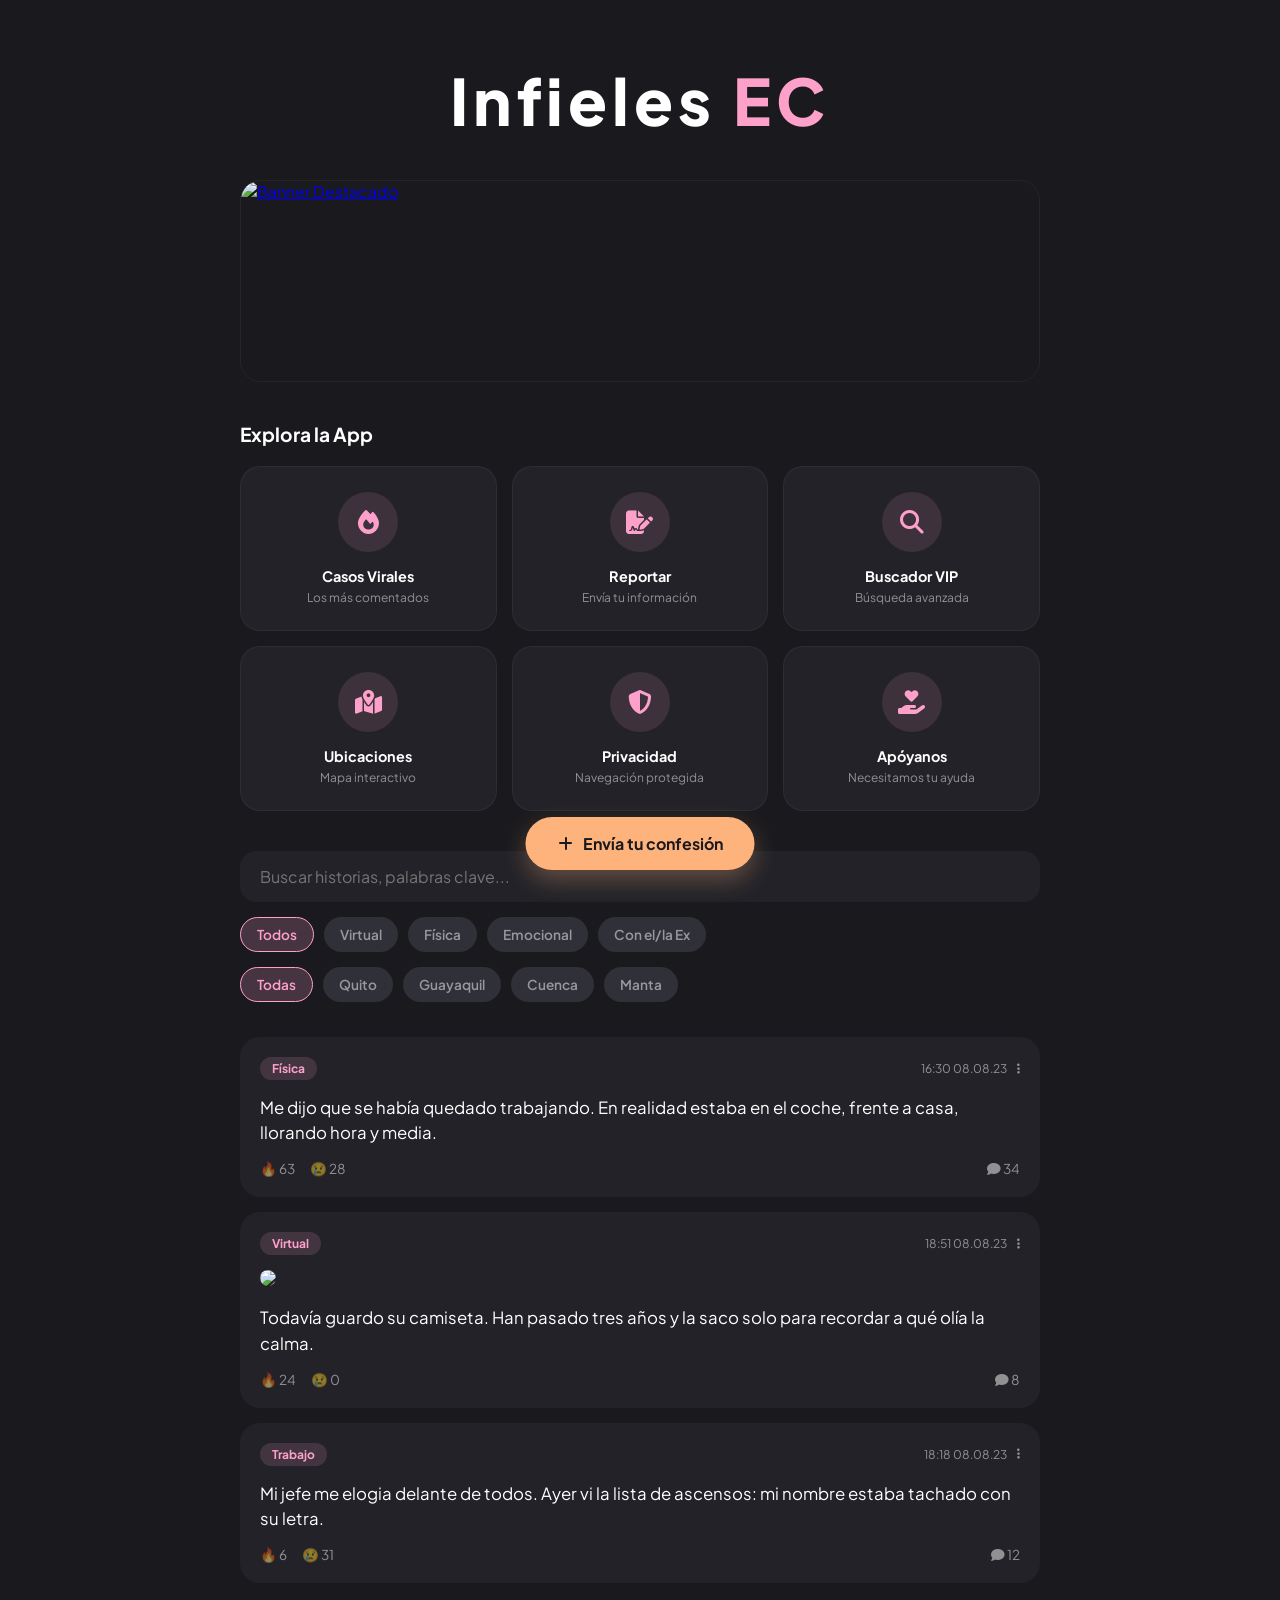
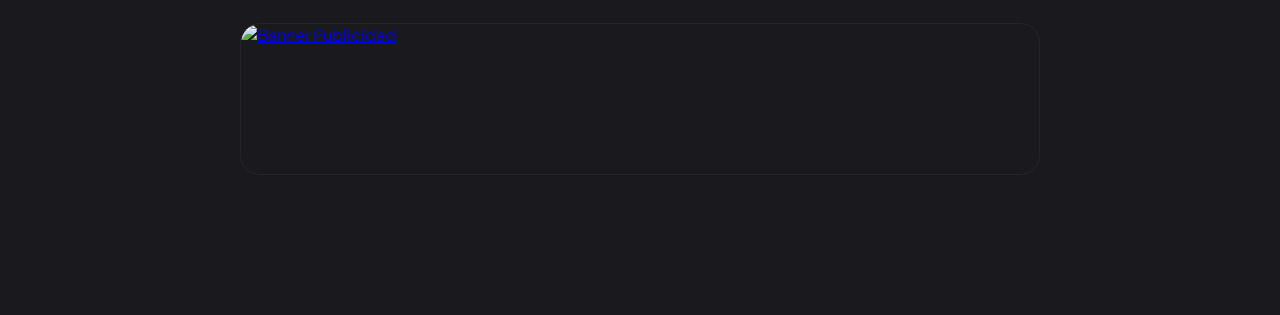
==== index.html @ b6bad9c7 "Revise index.html for content and structure Updated HTML structure and content for the Infieles EC p" ====
<!DOCTYPE html>
<html lang="es">
<head>
    <meta charset="UTF-8">
    <meta name="viewport" content="width=device-width, initial-scale=1.0, maximum-scale=1.0, user-scalable=no">
    <title>Infieles EC</title>
    <link href="https://fonts.googleapis.com/css2?family=Plus+Jakarta+Sans:wght@400;500;600;700;800&display=swap" rel="stylesheet">
    <link rel="stylesheet" href="https://cdnjs.cloudflare.com/ajax/libs/font-awesome/6.4.0/css/all.min.css">
    <link rel="stylesheet" href="css/styles.css">
</head>
<body>

    <div class="container">
        
        <header class="header">
            <h1>Infieles <span>EC</span></h1>
        </header>

        <a href="#" class="banner-container top-banner">
            <img src="https://via.placeholder.com/1100x300/1E1E23/FDA1CB?text=++AQUI+TU+BANNER+PRINCIPAL++" alt="Banner Destacado">
        </a>

        <h2 class="section-title">Explora la App</h2>
        
        <div class="grid-explore">
            <a href="#feedContainer" class="card">
                <div class="icon-circle"><i class="fa-solid fa-fire"></i></div>
                <div class="card-text">
                    <h4>Casos Virales</h4>
                    <p>Los más comentados</p>
                </div>
            </a>
            <a href="#" class="card" id="btn-open-submit">
                <div class="icon-circle"><i class="fa-solid fa-file-signature"></i></div>
                <div class="card-text">
                    <h4>Reportar</h4>
                    <p>Envía tu información</p>
                </div>
            </a>
            <a href="#search-section" class="card">
                <div class="icon-circle"><i class="fa-solid fa-magnifying-glass"></i></div>
                <div class="card-text">
                    <h4>Buscador VIP</h4>
                    <p>Búsqueda avanzada</p>
                </div>
            </a>
            <a href="#" class="card">
                <div class="icon-circle"><i class="fa-solid fa-map-location-dot"></i></div>
                <div class="card-text">
                    <h4>Ubicaciones</h4>
                    <p>Mapa interactivo</p>
                </div>
            </a>
            <a href="#" class="card">
                <div class="icon-circle"><i class="fa-solid fa-shield-halved"></i></div>
                <div class="card-text">
                    <h4>Privacidad</h4>
                    <p>Navegación protegida</p>
                </div>
            </a>
            <a href="#" class="card">
                <div class="icon-circle"><i class="fa-solid fa-hand-holding-heart"></i></div>
                <div class="card-text">
                    <h4>Apóyanos</h4>
                    <p>Necesitamos tu ayuda</p>
                </div>
            </a>
        </div>

        <div id="search-section" class="search-container">
            <input type="text" id="searchInput" placeholder="Buscar historias, palabras clave...">
            <div class="tags-container" id="typeFilters"></div>
            <div class="tags-container" id="cityFilters"></div>
        </div>

        <main id="feedContainer"></main>

        <a href="#" class="banner-container bottom-banner">
            <img src="https://via.placeholder.com/1100x180/1E1E23/FDA1CB?text=++AQUI+TU+BANNER+DE+PUBLICIDAD++" alt="Banner Publicidad">
        </a>
    </div>

    <button id="fab-confess" class="fab-btn">
        <i class="fa-solid fa-plus"></i> Envía tu confesión
    </button>

    <div id="submitModal" class="modal hidden">
        <div class="modal-box">
            <h3>¿Listo para compartir tu secreto?</h3>
            <p class="subtitle">Es completamente anónimo.</p>
            <form id="confessionForm">
                <div class="tags-container" style="margin-bottom: 15px;" id="modalTags">
                    <button type="button" class="tag active">Amor</button>
                    <button type="button" class="tag">Trabajo</button>
                    <button type="button" class="tag">Miedos</button>
                </div>
                <textarea placeholder="Secreto" required></textarea>
                <div class="file-inputs">
                    <label class="file-btn"><i class="fa-solid fa-image"></i> Imagen <input type="file" hidden></label>
                    <label class="file-btn"><i class="fa-solid fa-microphone"></i> Audio <input type="file" hidden></label>
                </div>
                <div class="modal-actions">
                    <button type="button" class="btn-text" id="closeSubmit">Cancelar</button>
                    <button type="submit" class="btn-text" style="color: var(--accent);">Compartir</button>
                </div>
            </form>
        </div>
    </div>

    <div id="renoteModal" class="modal-full hidden">
        <div id="videoAdContainer" class="ad-screen">
            <video id="adVideo" src="assets/videos/anuncio.mp4" muted></video>
            <div class="ad-overlay">
                <p>Publicidad</p>
                <button class="ad-btn" id="btn-opt2">Omitir en 5s</button>
                <div class="ad-links">
                    <button id="btn-opt1">Saber más</button>
                    <button id="btn-opt3">Ver Perfil</button>
                </div>
            </div>
        </div>

        <div id="renoteContent" class="detail-screen hidden">
            <div class="detail-header">
                <button id="closeDetail"><i class="fa-solid fa-arrow-left"></i></button>
                <h2>S E C R E T</h2>
                <i class="fa-solid fa-ellipsis-vertical"></i>
            </div>
            
            <div class="detail-post" id="detailPostContent"></div>

            <div class="comments-section">
                <h3>Comentarios <span id="commentCount">3</span></h3>
                <div id="commentsList">
                    <div class="comment-card">
                        <div class="c-head"><span><i class="fa-regular fa-gem" style="color:#00e5ff"></i> Anónimo</span> <span>17:06 08.08.23</span></div>
                        <p>Yo estuve cuatro años en ese mismo coche. La noche más difícil y más acertada.</p>
                    </div>
                </div>
            </div>

            <div class="comment-input-area">
                <button class="btn-icon"><i class="fa-regular fa-gem"></i> 0</button>
                <input type="text" placeholder="Escribe un comentario...">
                <button class="btn-send"><i class="fa-solid fa-paper-plane"></i></button>
            </div>
        </div>
    </div>

    <script src="js/app.js"></script>
    <script src="js/feed.js"></script>
    <script src="js/filter-search.js"></script>
    <script src="js/modal-ads.js"></script>
</body>
</html>
---- css/styles.css ----
:root {
    --bg-base: #1A1A1E;
    --card-dark-bg: #222228;
    --accent: #FDA1CB;
    --card-border: rgba(255, 255, 255, 0.05);
    --circle-bg: rgba(253, 161, 203, 0.12);
    --glass-bg: rgba(255, 255, 255, 0.08);
    --text-main: #FFFFFF;
    --text-muted: rgba(255, 255, 255, 0.5);
    --tag-bg: #303038;
}

* { margin: 0; padding: 0; box-sizing: border-box; font-family: 'Plus Jakarta Sans', sans-serif; -webkit-tap-highlight-color: transparent; }

body { background-color: var(--bg-base); color: var(--text-main); min-height: 100vh; display: flex; justify-content: center; padding: clamp(15px, 4vw, 40px); padding-bottom: 100px; scroll-behavior: smooth; }

.container { width: 100%; max-width: 800px; animation: fadeIn 0.6s ease-out forwards; }
@keyframes fadeIn { from { opacity: 0; transform: translateY(15px); } to { opacity: 1; transform: translateY(0); } }

.header { text-align: center; margin-bottom: clamp(25px, 5vw, 40px); padding-top: 20px; }
.header h1 { font-size: clamp(3rem, 8vw, 4rem); font-weight: 800; letter-spacing: 5px; }
.header h1 span { color: var(--accent); }

.banner-container { width: 100%; margin-bottom: 40px; border-radius: 20px; overflow: hidden; display: block; border: 1px solid var(--card-border); }
.banner-container img { width: 100%; display: block; object-fit: cover; }
.top-banner img { aspect-ratio: 21 / 6; max-height: 200px; }
.bottom-banner img { aspect-ratio: 21 / 4; max-height: 150px; }

.section-title { font-size: 1.2rem; font-weight: 700; margin-bottom: 20px; }
.grid-explore { display: grid; grid-template-columns: repeat(3, 1fr); gap: 15px; margin-bottom: 40px; }
.card { background-color: var(--card-dark-bg); border: 1px solid var(--card-border); padding: 25px 15px; border-radius: 20px; text-align: center; text-decoration: none; color: var(--text-main); }
.icon-circle { background-color: var(--circle-bg); width: 60px; height: 60px; border-radius: 50%; display: flex; justify-content: center; align-items: center; margin: 0 auto 15px; color: var(--accent); font-size: 1.5rem; }
.card-text h4 { font-size: 0.9rem; font-weight: 700; margin-bottom: 5px; }
.card-text p { color: var(--text-muted); font-size: 0.75rem; }

.search-container { margin-bottom: 30px; }
#searchInput { width: 100%; padding: 15px 20px; border-radius: 16px; border: none; background: var(--card-dark-bg); color: var(--text-main); font-size: 1rem; outline: none; margin-bottom: 15px; }
.tags-container { display: flex; gap: 10px; overflow-x: auto; padding-bottom: 5px; margin-bottom: 10px; }
.tags-container::-webkit-scrollbar { display: none; }
.tag { padding: 8px 16px; background: var(--tag-bg); color: var(--text-muted); border-radius: 20px; border: none; font-size: 0.85rem; font-weight: 600; cursor: pointer; white-space: nowrap; }
.tag.active { background: rgba(253, 161, 203, 0.2); color: var(--accent); border: 1px solid var(--accent); }

#feedContainer { display: flex; flex-direction: column; gap: 15px; margin-bottom: 40px; }
.secret-card { background: var(--card-dark-bg); border-radius: 20px; padding: 20px; cursor: pointer; }
.sc-header { display: flex; justify-content: space-between; align-items: center; margin-bottom: 15px; }
.sc-badge { background: rgba(253, 161, 203, 0.15); color: var(--accent); padding: 4px 12px; border-radius: 12px; font-size: 0.75rem; font-weight: 700; }
.sc-meta { color: var(--text-muted); font-size: 0.75rem; display: flex; gap: 10px; align-items: center; }
.sc-body { font-size: 1.05rem; line-height: 1.5; margin-bottom: 15px; }
.sc-img { width: 100%; border-radius: 12px; margin-bottom: 15px; max-height: 250px; object-fit: cover; }
.sc-footer { display: flex; justify-content: space-between; color: var(--text-muted); font-size: 0.85rem; align-items: center; }
.sc-reactions { display: flex; gap: 15px; }
.sc-reactions span { display: flex; align-items: center; gap: 5px; }

.fab-btn { position: fixed; bottom: 30px; left: 50%; transform: translateX(-50%); background: #FFB37C; color: #1A1A1E; padding: 16px 32px; border-radius: 30px; font-size: 1rem; font-weight: 700; border: none; z-index: 90; display: flex; gap: 10px; align-items: center; cursor: pointer; box-shadow: 0 10px 25px rgba(255, 179, 124, 0.3); }

.modal { position: fixed; top: 0; left: 0; width: 100%; height: 100%; background: rgba(0,0,0,0.8); z-index: 100; display: flex; justify-content: center; align-items: center; }
.modal-box { background: #222228; border-radius: 24px; width: 90%; max-width: 400px; padding: 25px; border: 1px solid rgba(255,255,255,0.1); }
.modal-box h3 { font-size: 1.2rem; text-align: center; margin-bottom: 5px; }
.subtitle { color: var(--text-muted); text-align: center; font-size: 0.85rem; margin-bottom: 20px; }
.modal-box textarea { width: 100%; height: 120px; background: transparent; border: 1px solid rgba(255,255,255,0.2); border-radius: 16px; padding: 15px; color: #fff; resize: none; margin-bottom: 15px; outline: none; }
.file-inputs { display: flex; gap: 10px; margin-bottom: 20px; }
.file-btn { flex: 1; background: var(--tag-bg); padding: 10px; border-radius: 12px; text-align: center; font-size: 0.85rem; cursor: pointer; }
.modal-actions { display: flex; justify-content: space-between; padding: 0 10px; }
.btn-text { background: none; border: none; color: var(--text-muted); font-weight: 700; font-size: 1rem; cursor: pointer; }

.modal-full { position: fixed; top: 0; left: 0; width: 100%; height: 100%; background: var(--bg-base); z-index: 200; display: flex; flex-direction: column; overflow-y: auto; }
.ad-screen { width: 100%; height: 100%; position: relative; background: #000; display: flex; justify-content: center; align-items: center; }
#adVideo { width: 100%; max-height: 80vh; }
.ad-overlay { position: absolute; bottom: 40px; left: 0; width: 100%; padding: 20px; text-align: center; }
.ad-overlay p { color: #fff; margin-bottom: 15px; font-size: 0.8rem; letter-spacing: 2px; }
.ad-btn { background: var(--accent); color: #000; padding: 15px 40px; border-radius: 30px; font-weight: 700; border: none; margin-bottom: 15px; cursor: pointer; }
.ad-links { display: flex; justify-content: center; gap: 20px; }
.ad-links button { background: none; border: none; color: #fff; text-decoration: underline; cursor: pointer; }

.detail-screen { min-height: 100vh; padding-bottom: 80px; }
.detail-header { display: flex; justify-content: space-between; align-items: center; padding: 20px; border-bottom: 1px solid var(--card-border); }
.detail-header h2 { font-size: 1.2rem; letter-spacing: 5px; color: var(--accent); }
.detail-header button, .detail-header i { background: none; border: none; color: #fff; font-size: 1.2rem; cursor: pointer; }
.detail-post { margin: 20px; padding: 20px; background: var(--card-dark-bg); border-radius: 20px; border-left: 3px solid #FFCD00; }
.big-reactions { display: flex; gap: 15px; margin-top: 20px; background: var(--bg-base); padding: 10px; border-radius: 20px; justify-content: center;}
.big-reactions span { background: var(--tag-bg); padding: 8px 15px; border-radius: 20px; font-size: 0.9rem; }
.comments-section { padding: 0 20px; }
.comments-section h3 { font-size: 1.1rem; margin-bottom: 15px; }
.comment-card { border: 1px solid #FFCD00; padding: 15px; border-radius: 16px; margin-bottom: 10px; }
.c-head { display: flex; justify-content: space-between; font-size: 0.8rem; color: var(--text-muted); margin-bottom: 10px; }
.c-head span:first-child { color: #FFCD00; font-weight: 700; }
.comment-input-area { position: fixed; bottom: 0; left: 0; width: 100%; background: var(--bg-base); padding: 15px 20px; display: flex; gap: 10px; border-top: 1px solid var(--card-border); align-items: center; }
.comment-input-area input { flex: 1; background: var(--tag-bg); border: none; padding: 12px 20px; border-radius: 20px; color: #fff; outline: none; }
.btn-icon { background: var(--tag-bg); border: none; color: #fff; padding: 10px 15px; border-radius: 20px; }
.btn-send { background: transparent; border: none; color: var(--text-muted); font-size: 1.2rem; }

.hidden { display: none !important; }

@media (max-width: 600px) { .grid-explore { grid-template-columns: repeat(3, 1fr); gap: 10px; } .card { padding: 15px 5px; } .icon-circle { width: 45px; height: 45px; font-size: 1.2rem; } .card-text p { display: none; } .card-text h4 { font-size: 0.7rem; } }
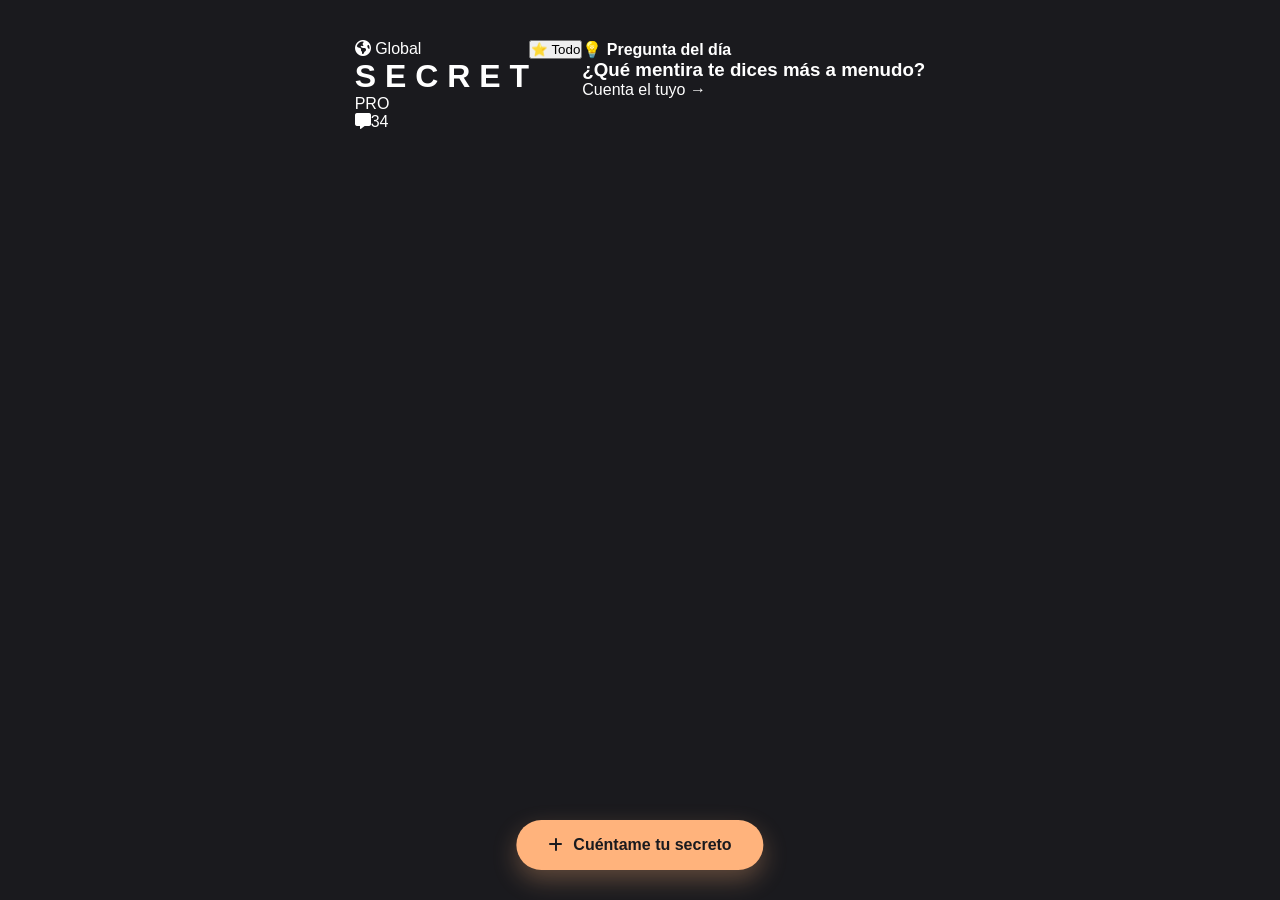
==== commit 46f92a2a: "Update index.html" ====
--- a/index.html
+++ b/index.html
@@ -3,153 +3,119 @@
 <head>
     <meta charset="UTF-8">
     <meta name="viewport" content="width=device-width, initial-scale=1.0, maximum-scale=1.0, user-scalable=no">
-    <title>Infieles EC</title>
-    <link href="https://fonts.googleapis.com/css2?family=Plus+Jakarta+Sans:wght@400;500;600;700;800&display=swap" rel="stylesheet">
+    <title>S E C R E T - Infieles EC</title>
+    <link href="https://fonts.googleapis.com/css2?family=Inter:wght@400;500;600;700;800&display=swap" rel="stylesheet">
     <link rel="stylesheet" href="https://cdnjs.cloudflare.com/ajax/libs/font-awesome/6.4.0/css/all.min.css">
     <link rel="stylesheet" href="css/styles.css">
 </head>
 <body>
 
-    <div class="container">
-        
-        <header class="header">
-            <h1>Infieles <span>EC</span></h1>
-        </header>
+    <!-- Header Principal -->
+    <header class="app-header">
+        <div class="h-left"><i class="fa-solid fa-earth-americas"></i> Global</div>
+        <div class="h-center">
+            <h1><span class="red-s">S</span> E C R E T</h1>
+            <p class="pro-badge">PRO</p>
+        </div>
+        <div class="h-right"><i class="fa-solid fa-message"></i><span class="badge">34</span></div>
+    </header>
 
-        <a href="#" class="banner-container top-banner">
-            <img src="https://via.placeholder.com/1100x300/1E1E23/FDA1CB?text=++AQUI+TU+BANNER+PRINCIPAL++" alt="Banner Destacado">
-        </a>
+    <!-- Historias estilo Instagram -->
+    <div class="stories-container" id="storiesContainer"></div>
 
-        <h2 class="section-title">Explora la App</h2>
-        
-        <div class="grid-explore">
-            <a href="#feedContainer" class="card">
-                <div class="icon-circle"><i class="fa-solid fa-fire"></i></div>
-                <div class="card-text">
-                    <h4>Casos Virales</h4>
-                    <p>Los más comentados</p>
-                </div>
-            </a>
-            <a href="#" class="card" id="btn-open-submit">
-                <div class="icon-circle"><i class="fa-solid fa-file-signature"></i></div>
-                <div class="card-text">
-                    <h4>Reportar</h4>
-                    <p>Envía tu información</p>
-                </div>
-            </a>
-            <a href="#search-section" class="card">
-                <div class="icon-circle"><i class="fa-solid fa-magnifying-glass"></i></div>
-                <div class="card-text">
-                    <h4>Buscador VIP</h4>
-                    <p>Búsqueda avanzada</p>
-                </div>
-            </a>
-            <a href="#" class="card">
-                <div class="icon-circle"><i class="fa-solid fa-map-location-dot"></i></div>
-                <div class="card-text">
-                    <h4>Ubicaciones</h4>
-                    <p>Mapa interactivo</p>
-                </div>
-            </a>
-            <a href="#" class="card">
-                <div class="icon-circle"><i class="fa-solid fa-shield-halved"></i></div>
-                <div class="card-text">
-                    <h4>Privacidad</h4>
-                    <p>Navegación protegida</p>
-                </div>
-            </a>
-            <a href="#" class="card">
-                <div class="icon-circle"><i class="fa-solid fa-hand-holding-heart"></i></div>
-                <div class="card-text">
-                    <h4>Apóyanos</h4>
-                    <p>Necesitamos tu ayuda</p>
-                </div>
-            </a>
+    <!-- Filtros de Categorías y Ciudades -->
+    <div class="filters-scroll">
+        <div class="filters-container" id="categoryFilters">
+            <button class="filter-btn active" data-cat="todo">⭐ Todo</button>
+            <!-- Renderizado dinámico por JS -->
         </div>
-
-        <div id="search-section" class="search-container">
-            <input type="text" id="searchInput" placeholder="Buscar historias, palabras clave...">
-            <div class="tags-container" id="typeFilters"></div>
-            <div class="tags-container" id="cityFilters"></div>
+    </div>
+    <div class="filters-scroll" style="margin-top: 5px;">
+        <div class="filters-container" id="cityFilters">
+            <!-- Renderizado dinámico por JS -->
         </div>
-
-        <main id="feedContainer"></main>
-
-        <a href="#" class="banner-container bottom-banner">
-            <img src="https://via.placeholder.com/1100x180/1E1E23/FDA1CB?text=++AQUI+TU+BANNER+DE+PUBLICIDAD++" alt="Banner Publicidad">
-        </a>
     </div>
 
+    <!-- Pregunta del día -->
+    <div class="daily-question">
+        <h4>💡 Pregunta del día</h4>
+        <h3>¿Qué mentira te dices más a menudo?</h3>
+        <p>Cuenta el tuyo &rarr;</p>
+    </div>
+
+    <!-- Feed Principal -->
+    <main id="feedContainer" class="feed-container"></main>
+
+    <!-- Botón Flotante (FAB) -->
     <button id="fab-confess" class="fab-btn">
-        <i class="fa-solid fa-plus"></i> Envía tu confesión
+        <i class="fa-solid fa-plus"></i> Cuéntame tu secreto
     </button>
 
+    <!-- Modal de Envío (Panel Completo) -->
     <div id="submitModal" class="modal hidden">
         <div class="modal-box">
             <h3>¿Listo para compartir tu secreto?</h3>
             <p class="subtitle">Es completamente anónimo.</p>
+            
             <form id="confessionForm">
-                <div class="tags-container" style="margin-bottom: 15px;" id="modalTags">
-                    <button type="button" class="tag active">Amor</button>
-                    <button type="button" class="tag">Trabajo</button>
-                    <button type="button" class="tag">Miedos</button>
+                <!-- Selector de categoría en Modal -->
+                <div class="modal-cats" id="modalCategorySelector"></div>
+                <input type="hidden" id="selectedCatInput" value="confesiones">
+                
+                <input type="text" id="postTitle" placeholder="Añade un título (Opcional)" class="modal-input">
+                <input type="text" id="postKeywords" placeholder="Palabras clave (ej: jefe, tóxica, dinero)" class="modal-input">
+                
+                <div class="textarea-wrapper">
+                    <textarea id="postContent" placeholder="Secreto" required></textarea>
+                    <span class="char-count">0 / 3000</span>
                 </div>
-                <textarea placeholder="Secreto" required></textarea>
+
                 <div class="file-inputs">
                     <label class="file-btn"><i class="fa-solid fa-image"></i> Imagen <input type="file" hidden></label>
                     <label class="file-btn"><i class="fa-solid fa-microphone"></i> Audio <input type="file" hidden></label>
                 </div>
+
                 <div class="modal-actions">
                     <button type="button" class="btn-text" id="closeSubmit">Cancelar</button>
-                    <button type="submit" class="btn-text" style="color: var(--accent);">Compartir</button>
+                    <button type="submit" class="btn-text highlight">Compartir</button>
                 </div>
             </form>
         </div>
     </div>
 
-    <div id="renoteModal" class="modal-full hidden">
-        <div id="videoAdContainer" class="ad-screen">
-            <video id="adVideo" src="assets/videos/anuncio.mp4" muted></video>
-            <div class="ad-overlay">
-                <p>Publicidad</p>
-                <button class="ad-btn" id="btn-opt2">Omitir en 5s</button>
-                <div class="ad-links">
-                    <button id="btn-opt1">Saber más</button>
-                    <button id="btn-opt3">Ver Perfil</button>
-                </div>
+    <!-- Modal de Detalle (Vista al abrir un post) -->
+    <div id="detailModal" class="modal-full hidden">
+        <div class="detail-header">
+            <button id="closeDetail"><i class="fa-solid fa-arrow-left"></i></button>
+            <div class="h-center">
+                <h1 style="font-size:1.2rem; letter-spacing:3px;"><span class="red-s">S</span> E C R E T</h1>
+                <p class="pro-badge" style="font-size:0.6rem;">PRO</p>
             </div>
+            <button><i class="fa-solid fa-ellipsis-vertical"></i></button>
         </div>
-
-        <div id="renoteContent" class="detail-screen hidden">
-            <div class="detail-header">
-                <button id="closeDetail"><i class="fa-solid fa-arrow-left"></i></button>
-                <h2>S E C R E T</h2>
-                <i class="fa-solid fa-ellipsis-vertical"></i>
-            </div>
-            
-            <div class="detail-post" id="detailPostContent"></div>
+        
+        <div class="detail-screen">
+            <div id="detailPostContent"></div>
 
             <div class="comments-section">
-                <h3>Comentarios <span id="commentCount">3</span></h3>
+                <h3>Comentarios <span id="commentCount">0</span></h3>
                 <div id="commentsList">
+                    <!-- Comentarios de ejemplo -->
                     <div class="comment-card">
                         <div class="c-head"><span><i class="fa-regular fa-gem" style="color:#00e5ff"></i> Anónimo</span> <span>17:06 08.08.23</span></div>
                         <p>Yo estuve cuatro años en ese mismo coche. La noche más difícil y más acertada.</p>
                     </div>
                 </div>
             </div>
+        </div>
 
-            <div class="comment-input-area">
-                <button class="btn-icon"><i class="fa-regular fa-gem"></i> 0</button>
-                <input type="text" placeholder="Escribe un comentario...">
-                <button class="btn-send"><i class="fa-solid fa-paper-plane"></i></button>
-            </div>
+        <div class="comment-input-area">
+            <button class="btn-icon"><i class="fa-regular fa-gem" style="color:#00e5ff"></i> 0</button>
+            <input type="text" placeholder="Escribe un comentario...">
+            <button class="btn-send"><i class="fa-solid fa-paper-plane"></i></button>
         </div>
     </div>
 
     <script src="js/app.js"></script>
-    <script src="js/feed.js"></script>
-    <script src="js/filter-search.js"></script>
-    <script src="js/modal-ads.js"></script>
 </body>
 </html>
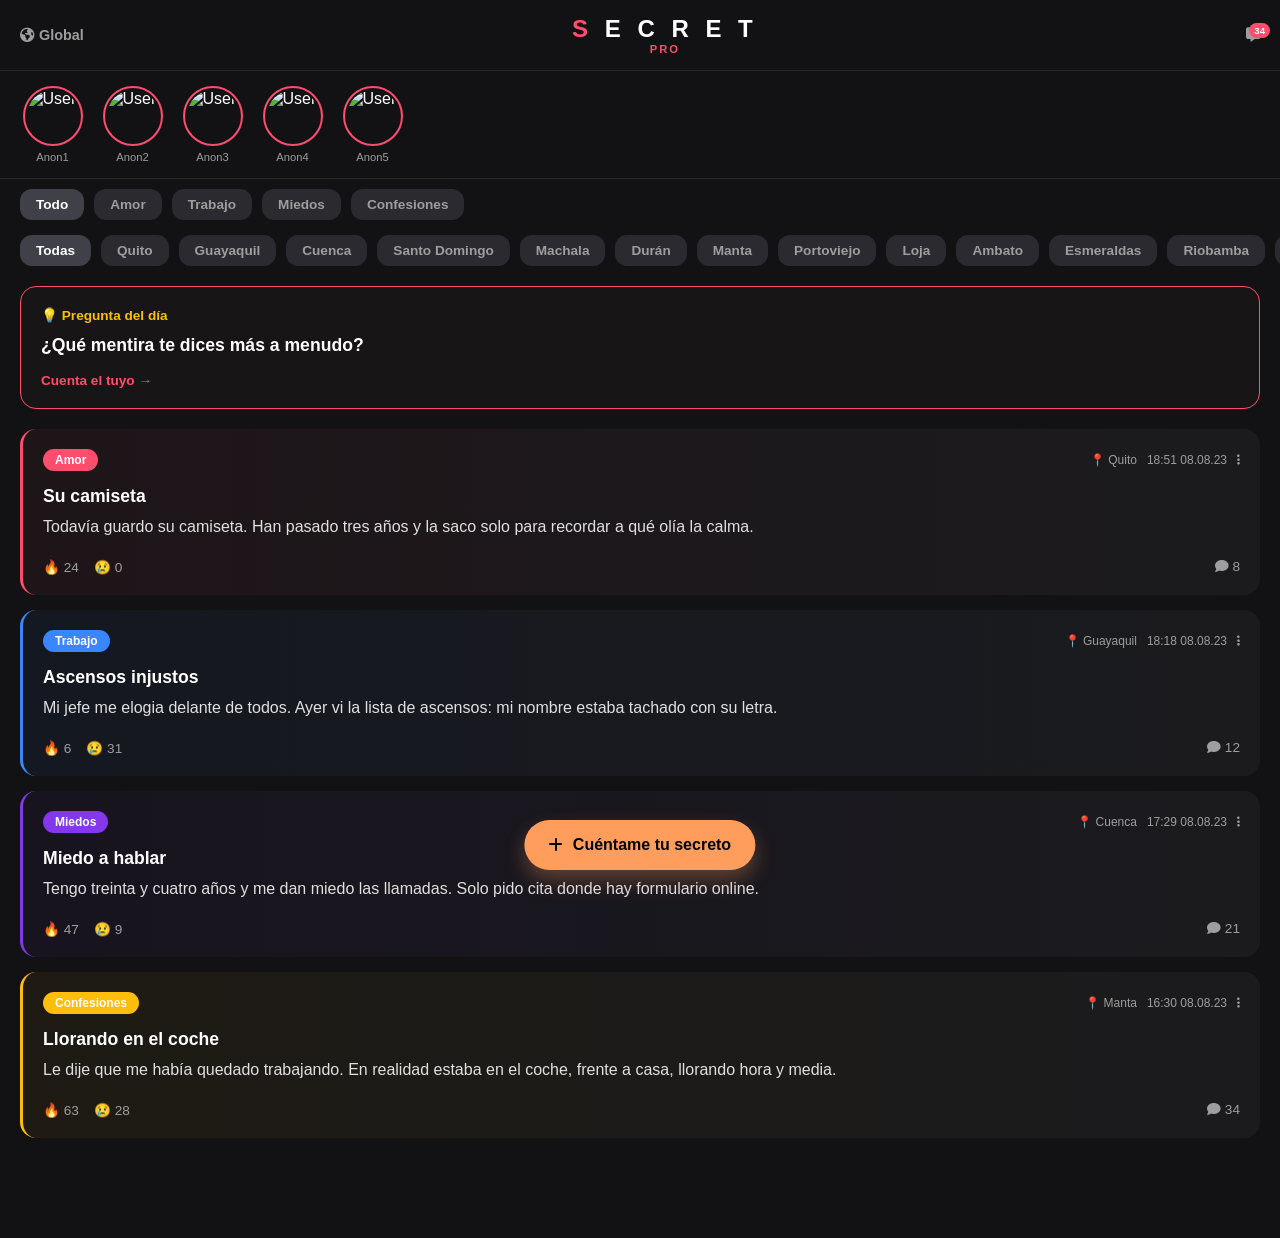
==== commit 0266747e: "Update index.html" ====
--- a/index.html
+++ b/index.html
@@ -3,7 +3,7 @@
 <head>
     <meta charset="UTF-8">
     <meta name="viewport" content="width=device-width, initial-scale=1.0, maximum-scale=1.0, user-scalable=no">
-    <title>S E C R E T - Infieles EC</title>
+    <title>Infieles EC</title>
     <link href="https://fonts.googleapis.com/css2?family=Inter:wght@400;500;600;700;800&display=swap" rel="stylesheet">
     <link rel="stylesheet" href="https://cdnjs.cloudflare.com/ajax/libs/font-awesome/6.4.0/css/all.min.css">
     <link rel="stylesheet" href="css/styles.css">
--- a/css/styles.css
+++ b/css/styles.css
@@ -1,94 +1,106 @@
 :root {
-    --bg-base: #1A1A1E;
-    --card-dark-bg: #222228;
-    --accent: #FDA1CB;
-    --card-border: rgba(255, 255, 255, 0.05);
-    --circle-bg: rgba(253, 161, 203, 0.12);
-    --glass-bg: rgba(255, 255, 255, 0.08);
+    --bg-base: #121214;
+    --card-bg: #1B1B1E;
     --text-main: #FFFFFF;
-    --text-muted: rgba(255, 255, 255, 0.5);
-    --tag-bg: #303038;
+    --text-muted: #9E9E9E;
+    --fab-bg: #FF9D5C;
+    --border-color: rgba(255,255,255,0.08);
+    
+    /* Categorías */
+    --c-amor: #FF4D6D;
+    --c-trabajo: #3A86FF;
+    --c-miedos: #8338EC;
+    --c-confesiones: #FFBE0B;
 }
 
-* { margin: 0; padding: 0; box-sizing: border-box; font-family: 'Plus Jakarta Sans', sans-serif; -webkit-tap-highlight-color: transparent; }
+* { margin: 0; padding: 0; box-sizing: border-box; font-family: 'Inter', sans-serif; -webkit-tap-highlight-color: transparent; }
 
-body { background-color: var(--bg-base); color: var(--text-main); min-height: 100vh; display: flex; justify-content: center; padding: clamp(15px, 4vw, 40px); padding-bottom: 100px; scroll-behavior: smooth; }
+body { background-color: var(--bg-base); color: var(--text-main); min-height: 100vh; padding-bottom: 100px; }
 
-.container { width: 100%; max-width: 800px; animation: fadeIn 0.6s ease-out forwards; }
-@keyframes fadeIn { from { opacity: 0; transform: translateY(15px); } to { opacity: 1; transform: translateY(0); } }
+/* HEADER */
+.app-header { display: flex; justify-content: space-between; align-items: center; padding: 15px 20px; border-bottom: 1px solid var(--border-color); }
+.h-left, .h-right { color: var(--text-muted); font-size: 0.9rem; font-weight: 600; display: flex; align-items: center; gap: 5px; cursor: pointer; }
+.h-center { text-align: center; }
+.h-center h1 { font-size: 1.5rem; letter-spacing: 5px; font-weight: 800; color: #fff; }
+.red-s { color: var(--c-amor); }
+.pro-badge { color: var(--c-amor); font-size: 0.7rem; font-weight: 700; letter-spacing: 2px; }
+.h-right { position: relative; }
+.badge { background: var(--c-amor); color: #fff; font-size: 0.6rem; padding: 2px 5px; border-radius: 10px; position: absolute; top: -5px; right: -10px; }
 
-.header { text-align: center; margin-bottom: clamp(25px, 5vw, 40px); padding-top: 20px; }
-.header h1 { font-size: clamp(3rem, 8vw, 4rem); font-weight: 800; letter-spacing: 5px; }
-.header h1 span { color: var(--accent); }
+/* HISTORIAS IG */
+.stories-container { display: flex; gap: 15px; padding: 15px 20px; overflow-x: auto; border-bottom: 1px solid var(--border-color); }
+.stories-container::-webkit-scrollbar { display: none; }
+.story { display: flex; flex-direction: column; align-items: center; gap: 5px; min-width: 65px; cursor: pointer; }
+.story img { width: 60px; height: 60px; border-radius: 50%; object-fit: cover; border: 2px solid var(--c-amor); padding: 2px; }
+.story span { font-size: 0.7rem; color: var(--text-muted); }
 
-.banner-container { width: 100%; margin-bottom: 40px; border-radius: 20px; overflow: hidden; display: block; border: 1px solid var(--card-border); }
-.banner-container img { width: 100%; display: block; object-fit: cover; }
-.top-banner img { aspect-ratio: 21 / 6; max-height: 200px; }
-.bottom-banner img { aspect-ratio: 21 / 4; max-height: 150px; }
+/* FILTROS HORIZONTALES */
+.filters-scroll { width: 100%; overflow-x: auto; padding: 10px 20px 0; }
+.filters-scroll::-webkit-scrollbar { display: none; }
+.filters-container { display: flex; gap: 10px; width: max-content; }
+.filter-btn { background: #2A2A30; color: var(--text-muted); border: none; padding: 8px 16px; border-radius: 12px; font-size: 0.85rem; font-weight: 600; cursor: pointer; transition: 0.3s; }
+.filter-btn.active { background: #404048; color: #fff; }
+/* Colores dinámicos en JS para los filtros activos */
 
-.section-title { font-size: 1.2rem; font-weight: 700; margin-bottom: 20px; }
-.grid-explore { display: grid; grid-template-columns: repeat(3, 1fr); gap: 15px; margin-bottom: 40px; }
-.card { background-color: var(--card-dark-bg); border: 1px solid var(--card-border); padding: 25px 15px; border-radius: 20px; text-align: center; text-decoration: none; color: var(--text-main); }
-.icon-circle { background-color: var(--circle-bg); width: 60px; height: 60px; border-radius: 50%; display: flex; justify-content: center; align-items: center; margin: 0 auto 15px; color: var(--accent); font-size: 1.5rem; }
-.card-text h4 { font-size: 0.9rem; font-weight: 700; margin-bottom: 5px; }
-.card-text p { color: var(--text-muted); font-size: 0.75rem; }
+/* PREGUNTA DEL DÍA */
+.daily-question { margin: 20px; background: #181516; border: 1px solid var(--c-amor); border-radius: 16px; padding: 20px; }
+.daily-question h4 { color: var(--c-confesiones); font-size: 0.85rem; margin-bottom: 10px; display: flex; align-items: center; gap: 5px; }
+.daily-question h3 { font-size: 1.1rem; margin-bottom: 15px; line-height: 1.4; }
+.daily-question p { color: var(--c-amor); font-size: 0.85rem; font-weight: 600; cursor: pointer; }
 
-.search-container { margin-bottom: 30px; }
-#searchInput { width: 100%; padding: 15px 20px; border-radius: 16px; border: none; background: var(--card-dark-bg); color: var(--text-main); font-size: 1rem; outline: none; margin-bottom: 15px; }
-.tags-container { display: flex; gap: 10px; overflow-x: auto; padding-bottom: 5px; margin-bottom: 10px; }
-.tags-container::-webkit-scrollbar { display: none; }
-.tag { padding: 8px 16px; background: var(--tag-bg); color: var(--text-muted); border-radius: 20px; border: none; font-size: 0.85rem; font-weight: 600; cursor: pointer; white-space: nowrap; }
-.tag.active { background: rgba(253, 161, 203, 0.2); color: var(--accent); border: 1px solid var(--accent); }
+/* FEED */
+.feed-container { display: flex; flex-direction: column; gap: 15px; padding: 0 20px; }
+.post-card { background: var(--card-bg); border-radius: 16px; padding: 20px; position: relative; overflow: hidden; cursor: pointer; transition: transform 0.2s; }
+.post-card:active { transform: scale(0.98); }
 
-#feedContainer { display: flex; flex-direction: column; gap: 15px; margin-bottom: 40px; }
-.secret-card { background: var(--card-dark-bg); border-radius: 20px; padding: 20px; cursor: pointer; }
-.sc-header { display: flex; justify-content: space-between; align-items: center; margin-bottom: 15px; }
-.sc-badge { background: rgba(253, 161, 203, 0.15); color: var(--accent); padding: 4px 12px; border-radius: 12px; font-size: 0.75rem; font-weight: 700; }
-.sc-meta { color: var(--text-muted); font-size: 0.75rem; display: flex; gap: 10px; align-items: center; }
-.sc-body { font-size: 1.05rem; line-height: 1.5; margin-bottom: 15px; }
-.sc-img { width: 100%; border-radius: 12px; margin-bottom: 15px; max-height: 250px; object-fit: cover; }
-.sc-footer { display: flex; justify-content: space-between; color: var(--text-muted); font-size: 0.85rem; align-items: center; }
-.sc-reactions { display: flex; gap: 15px; }
-.sc-reactions span { display: flex; align-items: center; gap: 5px; }
+.pc-header { display: flex; justify-content: space-between; align-items: center; margin-bottom: 15px; }
+.badge-cat { padding: 4px 12px; border-radius: 12px; font-size: 0.75rem; font-weight: 700; color: #fff; }
+.pc-meta { color: var(--text-muted); font-size: 0.75rem; display: flex; align-items: center; gap: 10px; }
+.pc-title { font-size: 1.1rem; font-weight: 700; margin-bottom: 8px; color: var(--text-main); }
+.pc-body { font-size: 1rem; line-height: 1.5; margin-bottom: 20px; color: #E0E0E0; }
+.pc-footer { display: flex; justify-content: space-between; color: var(--text-muted); font-size: 0.85rem; }
+.pc-reactions { display: flex; gap: 15px; }
+.pc-reactions span { display: flex; align-items: center; gap: 5px; }
 
-.fab-btn { position: fixed; bottom: 30px; left: 50%; transform: translateX(-50%); background: #FFB37C; color: #1A1A1E; padding: 16px 32px; border-radius: 30px; font-size: 1rem; font-weight: 700; border: none; z-index: 90; display: flex; gap: 10px; align-items: center; cursor: pointer; box-shadow: 0 10px 25px rgba(255, 179, 124, 0.3); }
+/* FAB BUTTON */
+.fab-btn { position: fixed; bottom: 30px; left: 50%; transform: translateX(-50%); background: var(--fab-bg); color: #000; padding: 16px 24px; border-radius: 30px; font-size: 1rem; font-weight: 700; border: none; z-index: 90; display: flex; gap: 10px; align-items: center; cursor: pointer; box-shadow: 0 10px 20px rgba(255, 157, 92, 0.3); white-space: nowrap; }
 
-.modal { position: fixed; top: 0; left: 0; width: 100%; height: 100%; background: rgba(0,0,0,0.8); z-index: 100; display: flex; justify-content: center; align-items: center; }
-.modal-box { background: #222228; border-radius: 24px; width: 90%; max-width: 400px; padding: 25px; border: 1px solid rgba(255,255,255,0.1); }
+/* MODAL DE ENVÍO */
+.modal { position: fixed; top: 0; left: 0; width: 100%; height: 100%; background: rgba(0,0,0,0.85); z-index: 100; display: flex; justify-content: center; align-items: center; backdrop-filter: blur(5px); }
+.modal-box { background: #222228; border-radius: 24px; width: 90%; max-width: 400px; padding: 25px; border: 1px solid var(--border-color); }
 .modal-box h3 { font-size: 1.2rem; text-align: center; margin-bottom: 5px; }
 .subtitle { color: var(--text-muted); text-align: center; font-size: 0.85rem; margin-bottom: 20px; }
-.modal-box textarea { width: 100%; height: 120px; background: transparent; border: 1px solid rgba(255,255,255,0.2); border-radius: 16px; padding: 15px; color: #fff; resize: none; margin-bottom: 15px; outline: none; }
+.modal-cats { display: flex; gap: 10px; overflow-x: auto; margin-bottom: 15px; padding-bottom: 5px; }
+.modal-cats::-webkit-scrollbar { display: none; }
+.cat-btn { padding: 8px 16px; border-radius: 12px; font-size: 0.85rem; font-weight: 600; border: 1px solid var(--border-color); background: transparent; color: var(--text-muted); cursor: pointer; white-space: nowrap; }
+
+.modal-input { width: 100%; background: transparent; border: 1px solid rgba(255,255,255,0.2); border-radius: 12px; padding: 12px 15px; color: #fff; margin-bottom: 10px; font-size: 0.9rem; outline: none; }
+.textarea-wrapper { position: relative; margin-bottom: 15px; }
+.textarea-wrapper textarea { width: 100%; height: 120px; background: transparent; border: 1px solid rgba(255,255,255,0.2); border-radius: 16px; padding: 15px; color: #fff; resize: none; outline: none; font-size: 1rem; }
+.char-count { position: absolute; bottom: 10px; right: 15px; font-size: 0.7rem; color: var(--text-muted); }
 .file-inputs { display: flex; gap: 10px; margin-bottom: 20px; }
-.file-btn { flex: 1; background: var(--tag-bg); padding: 10px; border-radius: 12px; text-align: center; font-size: 0.85rem; cursor: pointer; }
+.file-btn { flex: 1; background: #2A2A30; padding: 10px; border-radius: 12px; text-align: center; font-size: 0.85rem; cursor: pointer; color: var(--text-muted); }
 .modal-actions { display: flex; justify-content: space-between; padding: 0 10px; }
 .btn-text { background: none; border: none; color: var(--text-muted); font-weight: 700; font-size: 1rem; cursor: pointer; }
+.highlight { color: #fff; }
 
-.modal-full { position: fixed; top: 0; left: 0; width: 100%; height: 100%; background: var(--bg-base); z-index: 200; display: flex; flex-direction: column; overflow-y: auto; }
-.ad-screen { width: 100%; height: 100%; position: relative; background: #000; display: flex; justify-content: center; align-items: center; }
-#adVideo { width: 100%; max-height: 80vh; }
-.ad-overlay { position: absolute; bottom: 40px; left: 0; width: 100%; padding: 20px; text-align: center; }
-.ad-overlay p { color: #fff; margin-bottom: 15px; font-size: 0.8rem; letter-spacing: 2px; }
-.ad-btn { background: var(--accent); color: #000; padding: 15px 40px; border-radius: 30px; font-weight: 700; border: none; margin-bottom: 15px; cursor: pointer; }
-.ad-links { display: flex; justify-content: center; gap: 20px; }
-.ad-links button { background: none; border: none; color: #fff; text-decoration: underline; cursor: pointer; }
+/* MODAL DE DETALLE */
+.modal-full { position: fixed; top: 0; left: 0; width: 100%; height: 100%; background: var(--bg-base); z-index: 200; display: flex; flex-direction: column; }
+.detail-header { display: flex; justify-content: space-between; align-items: center; padding: 15px 20px; border-bottom: 1px solid var(--border-color); background: var(--bg-base); }
+.detail-header button { background: none; border: none; color: #fff; font-size: 1.2rem; cursor: pointer; }
+.detail-screen { flex: 1; overflow-y: auto; padding-bottom: 80px; }
+.detail-post { margin: 20px; padding: 25px 20px; background: var(--card-bg); border-radius: 20px; }
+.big-reactions { display: flex; gap: 10px; margin-top: 25px; flex-wrap: wrap; }
+.big-reactions span { background: #2A2A30; padding: 8px 12px; border-radius: 20px; font-size: 0.9rem; font-weight: 600; display: flex; align-items: center; gap: 5px; }
 
-.detail-screen { min-height: 100vh; padding-bottom: 80px; }
-.detail-header { display: flex; justify-content: space-between; align-items: center; padding: 20px; border-bottom: 1px solid var(--card-border); }
-.detail-header h2 { font-size: 1.2rem; letter-spacing: 5px; color: var(--accent); }
-.detail-header button, .detail-header i { background: none; border: none; color: #fff; font-size: 1.2rem; cursor: pointer; }
-.detail-post { margin: 20px; padding: 20px; background: var(--card-dark-bg); border-radius: 20px; border-left: 3px solid #FFCD00; }
-.big-reactions { display: flex; gap: 15px; margin-top: 20px; background: var(--bg-base); padding: 10px; border-radius: 20px; justify-content: center;}
-.big-reactions span { background: var(--tag-bg); padding: 8px 15px; border-radius: 20px; font-size: 0.9rem; }
 .comments-section { padding: 0 20px; }
 .comments-section h3 { font-size: 1.1rem; margin-bottom: 15px; }
-.comment-card { border: 1px solid #FFCD00; padding: 15px; border-radius: 16px; margin-bottom: 10px; }
+.comment-card { border: 1px solid var(--c-confesiones); padding: 15px; border-radius: 16px; margin-bottom: 10px; background: rgba(255, 190, 11, 0.05); }
 .c-head { display: flex; justify-content: space-between; font-size: 0.8rem; color: var(--text-muted); margin-bottom: 10px; }
-.c-head span:first-child { color: #FFCD00; font-weight: 700; }
-.comment-input-area { position: fixed; bottom: 0; left: 0; width: 100%; background: var(--bg-base); padding: 15px 20px; display: flex; gap: 10px; border-top: 1px solid var(--card-border); align-items: center; }
-.comment-input-area input { flex: 1; background: var(--tag-bg); border: none; padding: 12px 20px; border-radius: 20px; color: #fff; outline: none; }
-.btn-icon { background: var(--tag-bg); border: none; color: #fff; padding: 10px 15px; border-radius: 20px; }
-.btn-send { background: transparent; border: none; color: var(--text-muted); font-size: 1.2rem; }
+.c-head span:first-child { color: var(--c-confesiones); font-weight: 700; }
+.comment-input-area { position: fixed; bottom: 0; left: 0; width: 100%; background: var(--bg-base); padding: 15px 20px; display: flex; gap: 10px; border-top: 1px solid var(--border-color); align-items: center; }
+.comment-input-area input { flex: 1; background: #2A2A30; border: none; padding: 12px 20px; border-radius: 20px; color: #fff; outline: none; }
+.btn-icon { background: #2A2A30; border: none; color: #fff; padding: 10px 15px; border-radius: 20px; font-weight: 700; }
+.btn-send { background: transparent; border: none; color: var(--text-muted); font-size: 1.2rem; cursor: pointer; }
 
 .hidden { display: none !important; }
-
-@media (max-width: 600px) { .grid-explore { grid-template-columns: repeat(3, 1fr); gap: 10px; } .card { padding: 15px 5px; } .icon-circle { width: 45px; height: 45px; font-size: 1.2rem; } .card-text p { display: none; } .card-text h4 { font-size: 0.7rem; } }
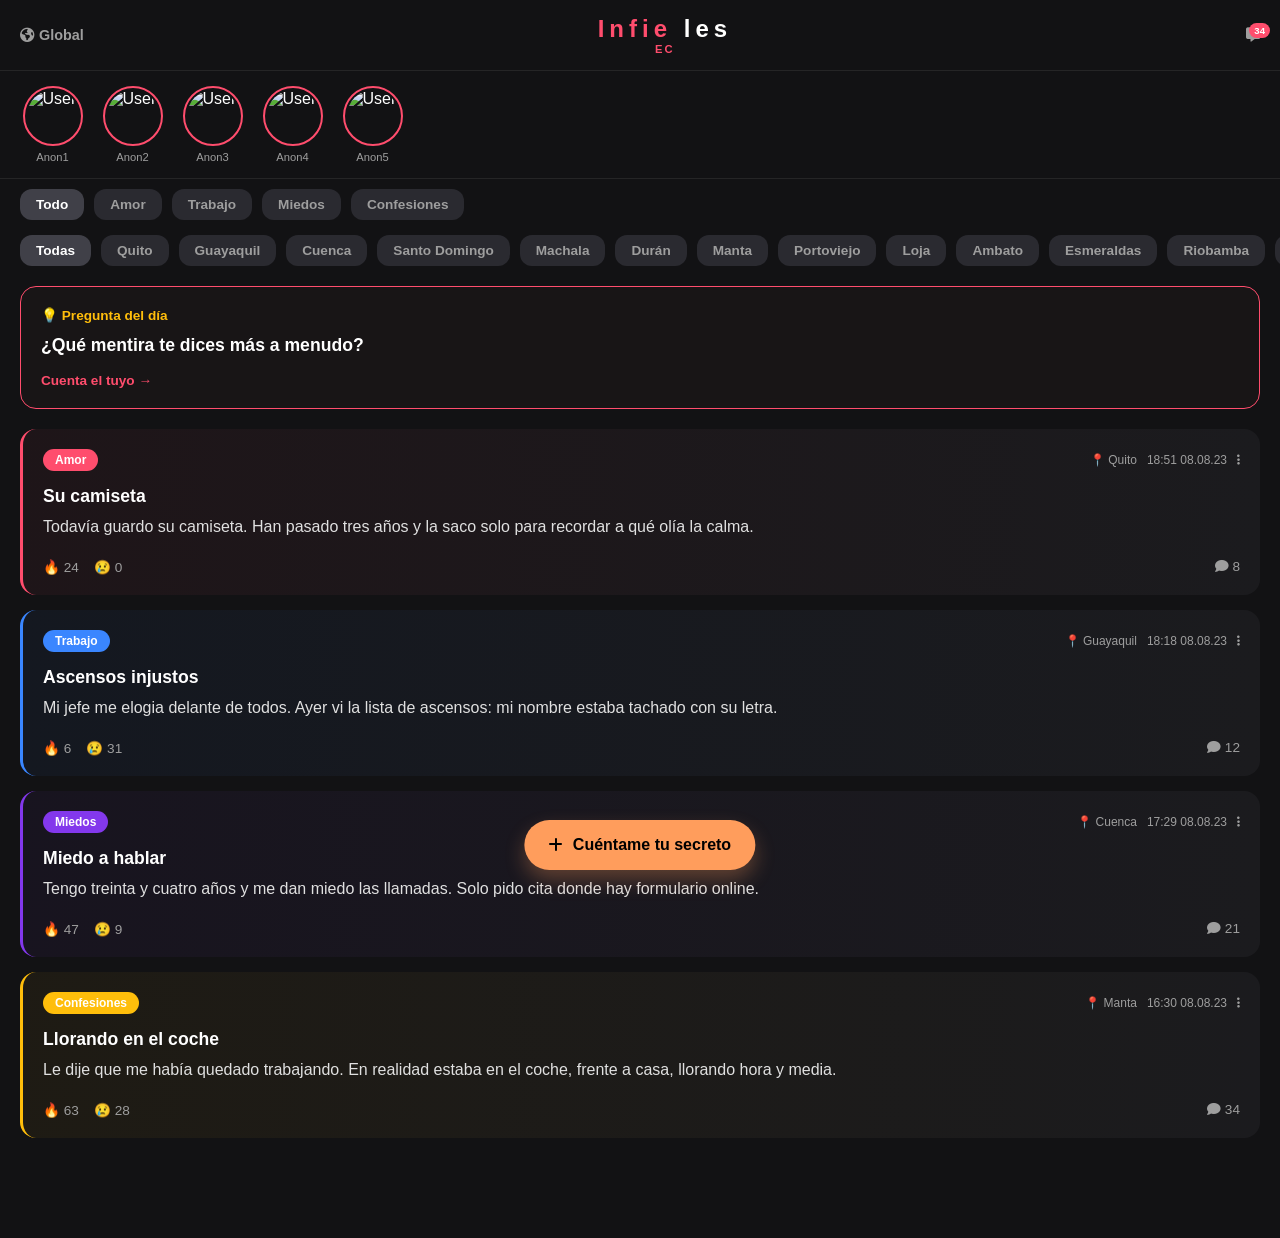
==== commit 967caa12: "Update index.html" ====
--- a/index.html
+++ b/index.html
@@ -14,8 +14,8 @@
     <header class="app-header">
         <div class="h-left"><i class="fa-solid fa-earth-americas"></i> Global</div>
         <div class="h-center">
-            <h1><span class="red-s">S</span> E C R E T</h1>
-            <p class="pro-badge">PRO</p>
+            <h1><span class="red-s">Infie</span> les</h1>
+            <p class="pro-badge">EC</p>
         </div>
         <div class="h-right"><i class="fa-solid fa-message"></i><span class="badge">34</span></div>
     </header>
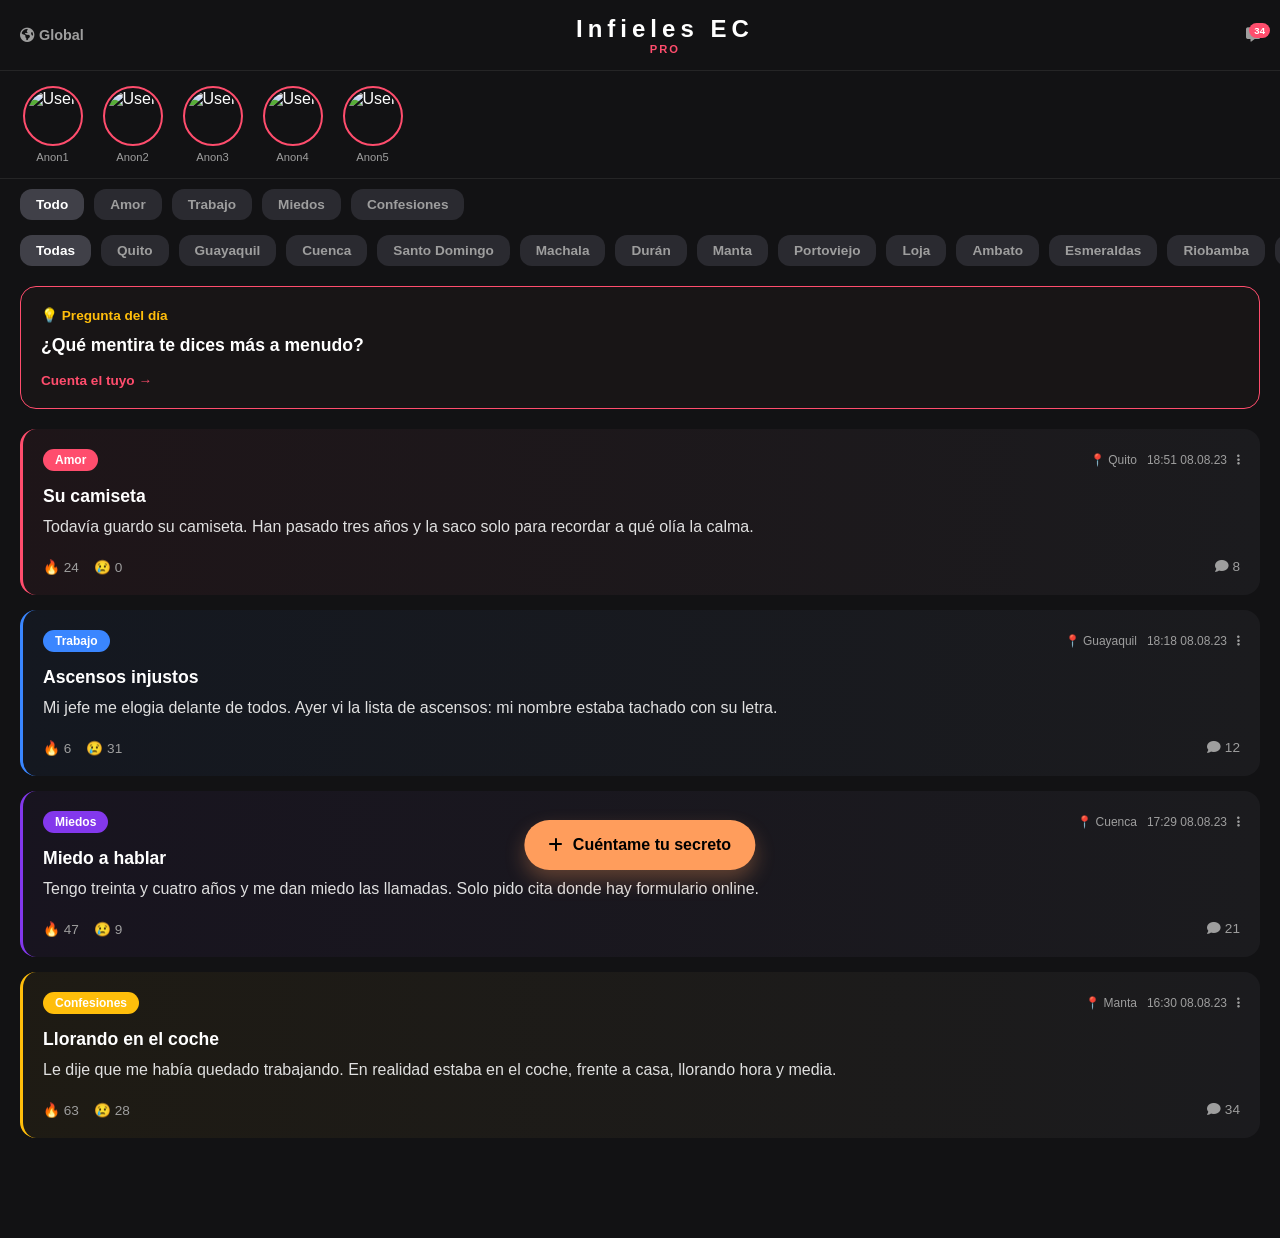
==== commit d0d0aa81: "Update index.html" ====
--- a/index.html
+++ b/index.html
@@ -14,8 +14,8 @@
     <header class="app-header">
         <div class="h-left"><i class="fa-solid fa-earth-americas"></i> Global</div>
         <div class="h-center">
-            <h1><span class="red-s">Infie</span> les</h1>
-            <p class="pro-badge">EC</p>
+            <h1>Infieles <span class="accent-text">EC</span></h1>
+            <p class="pro-badge">PRO</p>
         </div>
         <div class="h-right"><i class="fa-solid fa-message"></i><span class="badge">34</span></div>
     </header>
@@ -23,17 +23,12 @@
     <!-- Historias estilo Instagram -->
     <div class="stories-container" id="storiesContainer"></div>
 
-    <!-- Filtros de Categorías y Ciudades -->
+    <!-- Filtros -->
     <div class="filters-scroll">
-        <div class="filters-container" id="categoryFilters">
-            <button class="filter-btn active" data-cat="todo">⭐ Todo</button>
-            <!-- Renderizado dinámico por JS -->
-        </div>
+        <div class="filters-container" id="categoryFilters"></div>
     </div>
     <div class="filters-scroll" style="margin-top: 5px;">
-        <div class="filters-container" id="cityFilters">
-            <!-- Renderizado dinámico por JS -->
-        </div>
+        <div class="filters-container" id="cityFilters"></div>
     </div>
 
     <!-- Pregunta del día -->
@@ -51,23 +46,33 @@
         <i class="fa-solid fa-plus"></i> Cuéntame tu secreto
     </button>
 
-    <!-- Modal de Envío (Panel Completo) -->
+    <!-- VISOR DE HISTORIAS IG (NUEVO) -->
+    <div id="storyViewer" class="modal-full hidden">
+        <div class="story-progress"><div id="storyProgressBar"></div></div>
+        <button id="closeStoryViewer" class="btn-close-story"><i class="fa-solid fa-xmark"></i></button>
+        <img id="storyImageFull" src="" alt="Historia">
+    </div>
+
+    <!-- PANEL DE PUBLICACIÓN -->
     <div id="submitModal" class="modal hidden">
         <div class="modal-box">
             <h3>¿Listo para compartir tu secreto?</h3>
             <p class="subtitle">Es completamente anónimo.</p>
             
             <form id="confessionForm">
-                <!-- Selector de categoría en Modal -->
                 <div class="modal-cats" id="modalCategorySelector"></div>
                 <input type="hidden" id="selectedCatInput" value="confesiones">
                 
+                <!-- SELECTOR DE CIUDAD NUEVO -->
+                <select id="postCity" class="modal-input" required>
+                    <option value="" disabled selected>Selecciona tu ciudad...</option>
+                </select>
+
                 <input type="text" id="postTitle" placeholder="Añade un título (Opcional)" class="modal-input">
                 <input type="text" id="postKeywords" placeholder="Palabras clave (ej: jefe, tóxica, dinero)" class="modal-input">
                 
                 <div class="textarea-wrapper">
                     <textarea id="postContent" placeholder="Secreto" required></textarea>
-                    <span class="char-count">0 / 3000</span>
                 </div>
 
                 <div class="file-inputs">
@@ -83,13 +88,12 @@
         </div>
     </div>
 
-    <!-- Modal de Detalle (Vista al abrir un post) -->
+    <!-- VISTA DE DETALLES Y COMENTARIOS -->
     <div id="detailModal" class="modal-full hidden">
         <div class="detail-header">
             <button id="closeDetail"><i class="fa-solid fa-arrow-left"></i></button>
             <div class="h-center">
-                <h1 style="font-size:1.2rem; letter-spacing:3px;"><span class="red-s">S</span> E C R E T</h1>
-                <p class="pro-badge" style="font-size:0.6rem;">PRO</p>
+                <h1 style="font-size:1.2rem;">Infieles <span class="accent-text">EC</span></h1>
             </div>
             <button><i class="fa-solid fa-ellipsis-vertical"></i></button>
         </div>
@@ -99,20 +103,13 @@
 
             <div class="comments-section">
                 <h3>Comentarios <span id="commentCount">0</span></h3>
-                <div id="commentsList">
-                    <!-- Comentarios de ejemplo -->
-                    <div class="comment-card">
-                        <div class="c-head"><span><i class="fa-regular fa-gem" style="color:#00e5ff"></i> Anónimo</span> <span>17:06 08.08.23</span></div>
-                        <p>Yo estuve cuatro años en ese mismo coche. La noche más difícil y más acertada.</p>
-                    </div>
-                </div>
+                <div id="commentsList"></div>
             </div>
         </div>
 
         <div class="comment-input-area">
-            <button class="btn-icon"><i class="fa-regular fa-gem" style="color:#00e5ff"></i> 0</button>
-            <input type="text" placeholder="Escribe un comentario...">
-            <button class="btn-send"><i class="fa-solid fa-paper-plane"></i></button>
+            <input type="text" id="newCommentInput" placeholder="Escribe un comentario anónimo...">
+            <button class="btn-send" id="sendCommentBtn"><i class="fa-solid fa-paper-plane"></i></button>
         </div>
     </div>
 
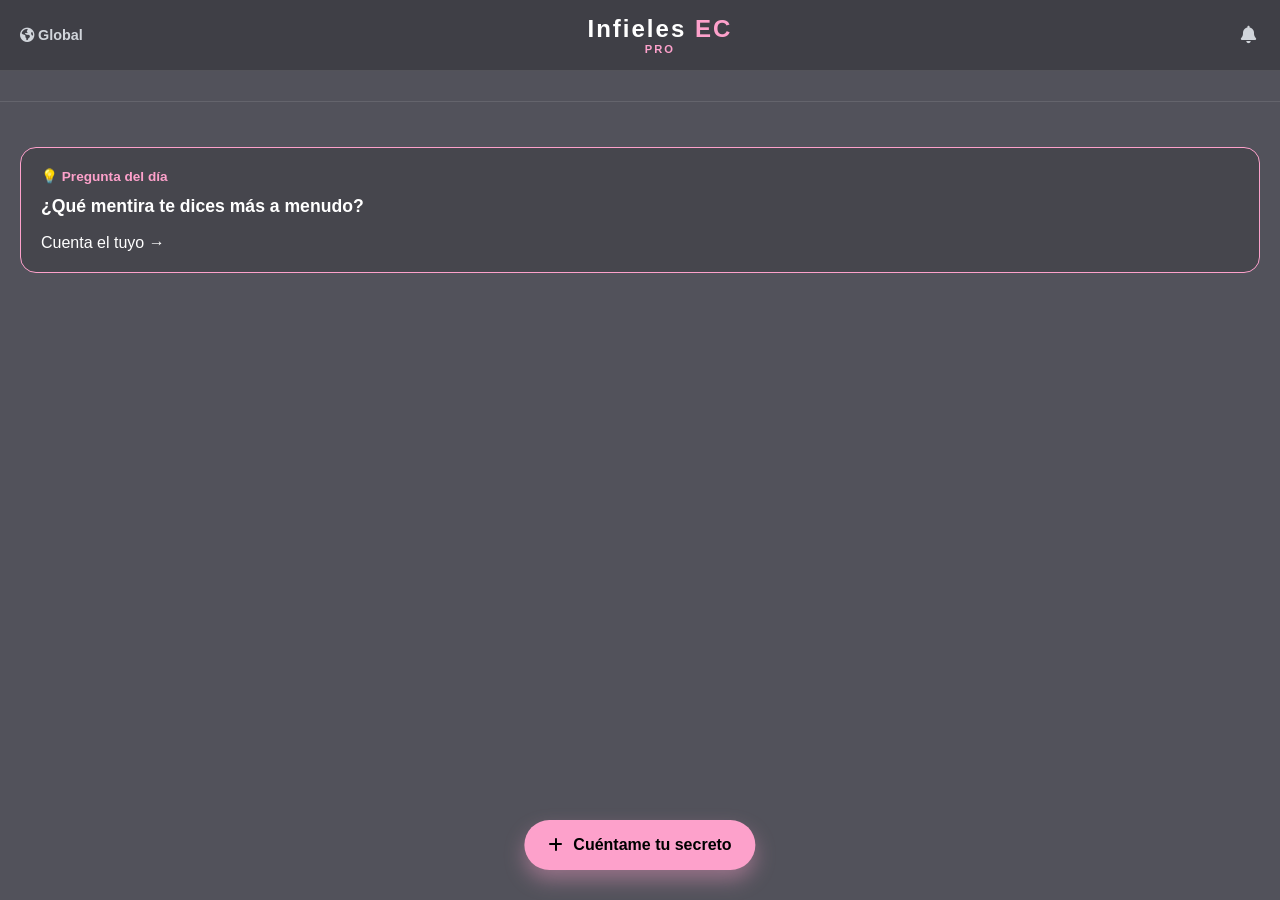
==== commit 009aaa12: "Add files via upload" ====
--- a/index.html
+++ b/index.html
@@ -1,118 +1,131 @@
-<!DOCTYPE html>
-<html lang="es">
-<head>
-    <meta charset="UTF-8">
-    <meta name="viewport" content="width=device-width, initial-scale=1.0, maximum-scale=1.0, user-scalable=no">
-    <title>Infieles EC</title>
-    <link href="https://fonts.googleapis.com/css2?family=Inter:wght@400;500;600;700;800&display=swap" rel="stylesheet">
-    <link rel="stylesheet" href="https://cdnjs.cloudflare.com/ajax/libs/font-awesome/6.4.0/css/all.min.css">
-    <link rel="stylesheet" href="css/styles.css">
-</head>
-<body>
-
-    <!-- Header Principal -->
-    <header class="app-header">
-        <div class="h-left"><i class="fa-solid fa-earth-americas"></i> Global</div>
-        <div class="h-center">
-            <h1>Infieles <span class="accent-text">EC</span></h1>
-            <p class="pro-badge">PRO</p>
-        </div>
-        <div class="h-right"><i class="fa-solid fa-message"></i><span class="badge">34</span></div>
-    </header>
-
-    <!-- Historias estilo Instagram -->
-    <div class="stories-container" id="storiesContainer"></div>
-
-    <!-- Filtros -->
-    <div class="filters-scroll">
-        <div class="filters-container" id="categoryFilters"></div>
-    </div>
-    <div class="filters-scroll" style="margin-top: 5px;">
-        <div class="filters-container" id="cityFilters"></div>
-    </div>
-
-    <!-- Pregunta del día -->
-    <div class="daily-question">
-        <h4>💡 Pregunta del día</h4>
-        <h3>¿Qué mentira te dices más a menudo?</h3>
-        <p>Cuenta el tuyo &rarr;</p>
-    </div>
-
-    <!-- Feed Principal -->
-    <main id="feedContainer" class="feed-container"></main>
-
-    <!-- Botón Flotante (FAB) -->
-    <button id="fab-confess" class="fab-btn">
-        <i class="fa-solid fa-plus"></i> Cuéntame tu secreto
-    </button>
-
-    <!-- VISOR DE HISTORIAS IG (NUEVO) -->
-    <div id="storyViewer" class="modal-full hidden">
-        <div class="story-progress"><div id="storyProgressBar"></div></div>
-        <button id="closeStoryViewer" class="btn-close-story"><i class="fa-solid fa-xmark"></i></button>
-        <img id="storyImageFull" src="" alt="Historia">
-    </div>
-
-    <!-- PANEL DE PUBLICACIÓN -->
-    <div id="submitModal" class="modal hidden">
-        <div class="modal-box">
-            <h3>¿Listo para compartir tu secreto?</h3>
-            <p class="subtitle">Es completamente anónimo.</p>
-            
-            <form id="confessionForm">
-                <div class="modal-cats" id="modalCategorySelector"></div>
-                <input type="hidden" id="selectedCatInput" value="confesiones">
-                
-                <!-- SELECTOR DE CIUDAD NUEVO -->
-                <select id="postCity" class="modal-input" required>
-                    <option value="" disabled selected>Selecciona tu ciudad...</option>
-                </select>
-
-                <input type="text" id="postTitle" placeholder="Añade un título (Opcional)" class="modal-input">
-                <input type="text" id="postKeywords" placeholder="Palabras clave (ej: jefe, tóxica, dinero)" class="modal-input">
-                
-                <div class="textarea-wrapper">
-                    <textarea id="postContent" placeholder="Secreto" required></textarea>
-                </div>
-
-                <div class="file-inputs">
-                    <label class="file-btn"><i class="fa-solid fa-image"></i> Imagen <input type="file" hidden></label>
-                    <label class="file-btn"><i class="fa-solid fa-microphone"></i> Audio <input type="file" hidden></label>
-                </div>
-
-                <div class="modal-actions">
-                    <button type="button" class="btn-text" id="closeSubmit">Cancelar</button>
-                    <button type="submit" class="btn-text highlight">Compartir</button>
-                </div>
-            </form>
-        </div>
-    </div>
-
-    <!-- VISTA DE DETALLES Y COMENTARIOS -->
-    <div id="detailModal" class="modal-full hidden">
-        <div class="detail-header">
-            <button id="closeDetail"><i class="fa-solid fa-arrow-left"></i></button>
-            <div class="h-center">
-                <h1 style="font-size:1.2rem;">Infieles <span class="accent-text">EC</span></h1>
-            </div>
-            <button><i class="fa-solid fa-ellipsis-vertical"></i></button>
-        </div>
-        
-        <div class="detail-screen">
-            <div id="detailPostContent"></div>
-
-            <div class="comments-section">
-                <h3>Comentarios <span id="commentCount">0</span></h3>
-                <div id="commentsList"></div>
-            </div>
-        </div>
-
-        <div class="comment-input-area">
-            <input type="text" id="newCommentInput" placeholder="Escribe un comentario anónimo...">
-            <button class="btn-send" id="sendCommentBtn"><i class="fa-solid fa-paper-plane"></i></button>
-        </div>
-    </div>
-
-    <script src="js/app.js"></script>
-</body>
-</html>
+<!DOCTYPE html>
+<html lang="es">
+<head>
+    <meta charset="UTF-8">
+    <meta name="viewport" content="width=device-width, initial-scale=1.0, maximum-scale=1.0, user-scalable=no">
+    <title>Infieles EC</title>
+    <link href="https://fonts.googleapis.com/css2?family=Inter:wght@400;500;600;700;800&display=swap" rel="stylesheet">
+    <link rel="stylesheet" href="https://cdnjs.cloudflare.com/ajax/libs/font-awesome/6.4.0/css/all.min.css">
+    <link rel="stylesheet" href="css/styles.css">
+</head>
+<body>
+
+    <!-- Header Principal -->
+    <header class="app-header">
+        <div class="h-left"><i class="fa-solid fa-earth-americas"></i> Global</div>
+        <div class="h-center">
+            <h1>Infieles <span class="accent-text">EC</span></h1>
+            <p class="pro-badge">PRO</p>
+        </div>
+        <div class="h-right">
+            <button id="notifBell" class="icon-btn">
+                <i class="fa-solid fa-bell"></i>
+                <span id="notifBadge" class="badge hidden">0</span>
+            </button>
+
+            <!-- Panel desplegable de notificaciones -->
+            <div id="notifPanel" class="notif-panel hidden">
+                <h4>Notificaciones</h4>
+                <div id="notifList"></div>
+            </div>
+        </div>
+    </header>
+
+    <!-- Toasts de contenido nuevo -->
+    <div id="toastContainer" class="toast-container"></div>
+
+    <!-- Historias estilo Instagram -->
+    <div class="stories-container" id="storiesContainer"></div>
+
+    <!-- Filtros -->
+    <div class="filters-scroll">
+        <div class="filters-container" id="categoryFilters"></div>
+    </div>
+    <div class="filters-scroll" style="margin-top: 5px;">
+        <div class="filters-container" id="cityFilters"></div>
+    </div>
+
+    <!-- Pregunta del día -->
+    <div class="daily-question">
+        <h4>💡 Pregunta del día</h4>
+        <h3>¿Qué mentira te dices más a menudo?</h3>
+        <p>Cuenta el tuyo &rarr;</p>
+    </div>
+
+    <!-- Feed Principal -->
+    <main id="feedContainer" class="feed-container"></main>
+
+    <!-- Botón Flotante (FAB) -->
+    <button id="fab-confess" class="fab-btn">
+        <i class="fa-solid fa-plus"></i> Cuéntame tu secreto
+    </button>
+
+    <!-- VISOR DE HISTORIAS IG -->
+    <div id="storyViewer" class="modal-full hidden">
+        <div class="story-progress"><div id="storyProgressBar"></div></div>
+        <button id="closeStoryViewer" class="btn-close-story"><i class="fa-solid fa-xmark"></i></button>
+        <img id="storyImageFull" src="" alt="Historia">
+    </div>
+
+    <!-- PANEL DE PUBLICACIÓN (independiente del feed) -->
+    <div id="submitModal" class="modal hidden">
+        <div class="modal-box">
+            <h3>¿Listo para compartir tu secreto?</h3>
+            <p class="subtitle">Es completamente anónimo.</p>
+
+            <form id="confessionForm">
+                <div class="modal-cats" id="modalCategorySelector"></div>
+                <input type="hidden" id="selectedCatInput" value="confesiones">
+
+                <select id="postCity" class="modal-input" required>
+                    <option value="" disabled selected>Selecciona tu ciudad...</option>
+                </select>
+
+                <input type="text" id="postTitle" placeholder="Añade un título (Opcional)" class="modal-input">
+                <input type="text" id="postKeywords" placeholder="Palabras clave (ej: jefe, tóxica, dinero)" class="modal-input">
+
+                <div class="textarea-wrapper">
+                    <textarea id="postContent" placeholder="Secreto" required></textarea>
+                </div>
+
+                <div class="file-inputs">
+                    <label class="file-btn"><i class="fa-solid fa-image"></i> Imagen <input type="file" hidden></label>
+                    <label class="file-btn"><i class="fa-solid fa-microphone"></i> Audio <input type="file" hidden></label>
+                </div>
+
+                <div class="modal-actions">
+                    <button type="button" class="btn-text" id="closeSubmit">Cancelar</button>
+                    <button type="submit" class="btn-text highlight">Compartir</button>
+                </div>
+            </form>
+        </div>
+    </div>
+
+    <!-- VISTA DE DETALLES Y COMENTARIOS -->
+    <div id="detailModal" class="modal-full hidden">
+        <div class="detail-header">
+            <button id="closeDetail"><i class="fa-solid fa-arrow-left"></i></button>
+            <div class="h-center">
+                <h1 style="font-size:1.2rem;">Infieles <span class="accent-text">EC</span></h1>
+            </div>
+            <button><i class="fa-solid fa-ellipsis-vertical"></i></button>
+        </div>
+
+        <div class="detail-screen">
+            <div id="detailPostContent"></div>
+
+            <div class="comments-section">
+                <h3>Comentarios <span id="commentCount">0</span></h3>
+                <div id="commentsList"></div>
+            </div>
+        </div>
+
+        <div class="comment-input-area">
+            <input type="text" id="newCommentInput" placeholder="Escribe un comentario anónimo...">
+            <button class="btn-send" id="sendCommentBtn"><i class="fa-solid fa-paper-plane"></i></button>
+        </div>
+    </div>
+
+    <script type="module" src="js/app.js"></script>
+</body>
+</html>
--- a/css/styles.css
+++ b/css/styles.css
@@ -1,16 +1,18 @@
 :root {
-    --bg-base: #121214;
-    --card-bg: #1B1B1E;
+    /* TUS COLORES ESPECÍFICOS */
+    --bg-base: #52525B;
+    --accent-text: #FDA1CB;
+    
+    --card-bg: rgba(30, 30, 35, 0.4);
     --text-main: #FFFFFF;
-    --text-muted: #9E9E9E;
-    --fab-bg: #FF9D5C;
-    --border-color: rgba(255,255,255,0.08);
+    --text-muted: #D1D5DB;
+    --border-color: rgba(255,255,255,0.1);
     
     /* Categorías */
     --c-amor: #FF4D6D;
     --c-trabajo: #3A86FF;
     --c-miedos: #8338EC;
-    --c-confesiones: #FFBE0B;
+    --c-confesiones: #FDA1CB;
 }
 
 * { margin: 0; padding: 0; box-sizing: border-box; font-family: 'Inter', sans-serif; -webkit-tap-highlight-color: transparent; }
@@ -18,89 +20,113 @@
 body { background-color: var(--bg-base); color: var(--text-main); min-height: 100vh; padding-bottom: 100px; }
 
 /* HEADER */
-.app-header { display: flex; justify-content: space-between; align-items: center; padding: 15px 20px; border-bottom: 1px solid var(--border-color); }
-.h-left, .h-right { color: var(--text-muted); font-size: 0.9rem; font-weight: 600; display: flex; align-items: center; gap: 5px; cursor: pointer; }
+.app-header { display: flex; justify-content: space-between; align-items: center; padding: 15px 20px; border-bottom: 1px solid var(--border-color); background-color: #3F3F46; }
+.h-left, .h-right { color: var(--text-muted); font-size: 0.9rem; font-weight: 600; cursor: pointer; }
 .h-center { text-align: center; }
-.h-center h1 { font-size: 1.5rem; letter-spacing: 5px; font-weight: 800; color: #fff; }
-.red-s { color: var(--c-amor); }
-.pro-badge { color: var(--c-amor); font-size: 0.7rem; font-weight: 700; letter-spacing: 2px; }
-.h-right { position: relative; }
-.badge { background: var(--c-amor); color: #fff; font-size: 0.6rem; padding: 2px 5px; border-radius: 10px; position: absolute; top: -5px; right: -10px; }
+.h-center h1 { font-size: 1.5rem; letter-spacing: 2px; font-weight: 800; color: #fff; }
+.accent-text { color: var(--accent-text); }
+.pro-badge { color: var(--accent-text); font-size: 0.7rem; font-weight: 700; letter-spacing: 2px; }
+.badge { background: var(--accent-text); color: #000; font-size: 0.6rem; padding: 2px 5px; border-radius: 10px; position: absolute; margin-left: -5px; margin-top: -10px; font-weight: 800;}
 
 /* HISTORIAS IG */
 .stories-container { display: flex; gap: 15px; padding: 15px 20px; overflow-x: auto; border-bottom: 1px solid var(--border-color); }
 .stories-container::-webkit-scrollbar { display: none; }
 .story { display: flex; flex-direction: column; align-items: center; gap: 5px; min-width: 65px; cursor: pointer; }
-.story img { width: 60px; height: 60px; border-radius: 50%; object-fit: cover; border: 2px solid var(--c-amor); padding: 2px; }
-.story span { font-size: 0.7rem; color: var(--text-muted); }
+.story img { width: 65px; height: 65px; border-radius: 50%; object-fit: cover; border: 3px solid var(--accent-text); padding: 2px; }
+.story span { font-size: 0.75rem; color: #fff; font-weight: 500;}
 
-/* FILTROS HORIZONTALES */
+/* FILTROS */
 .filters-scroll { width: 100%; overflow-x: auto; padding: 10px 20px 0; }
 .filters-scroll::-webkit-scrollbar { display: none; }
 .filters-container { display: flex; gap: 10px; width: max-content; }
-.filter-btn { background: #2A2A30; color: var(--text-muted); border: none; padding: 8px 16px; border-radius: 12px; font-size: 0.85rem; font-weight: 600; cursor: pointer; transition: 0.3s; }
-.filter-btn.active { background: #404048; color: #fff; }
-/* Colores dinámicos en JS para los filtros activos */
+.filter-btn { background: rgba(0,0,0,0.2); color: var(--text-main); border: 1px solid var(--border-color); padding: 8px 16px; border-radius: 12px; font-size: 0.85rem; font-weight: 600; cursor: pointer; transition: 0.3s; }
+.filter-btn.active { background: #3F3F46; border-color: var(--text-main); }
 
 /* PREGUNTA DEL DÍA */
-.daily-question { margin: 20px; background: #181516; border: 1px solid var(--c-amor); border-radius: 16px; padding: 20px; }
-.daily-question h4 { color: var(--c-confesiones); font-size: 0.85rem; margin-bottom: 10px; display: flex; align-items: center; gap: 5px; }
+.daily-question { margin: 20px; background: rgba(0,0,0,0.15); border: 1px solid var(--accent-text); border-radius: 16px; padding: 20px; }
+.daily-question h4 { color: var(--accent-text); font-size: 0.85rem; margin-bottom: 10px; }
 .daily-question h3 { font-size: 1.1rem; margin-bottom: 15px; line-height: 1.4; }
-.daily-question p { color: var(--c-amor); font-size: 0.85rem; font-weight: 600; cursor: pointer; }
 
 /* FEED */
 .feed-container { display: flex; flex-direction: column; gap: 15px; padding: 0 20px; }
-.post-card { background: var(--card-bg); border-radius: 16px; padding: 20px; position: relative; overflow: hidden; cursor: pointer; transition: transform 0.2s; }
-.post-card:active { transform: scale(0.98); }
-
+.post-card { background: var(--card-bg); border-radius: 16px; padding: 20px; border: 1px solid var(--border-color); cursor: pointer; transition: transform 0.2s; box-shadow: 0 4px 15px rgba(0,0,0,0.1); }
 .pc-header { display: flex; justify-content: space-between; align-items: center; margin-bottom: 15px; }
-.badge-cat { padding: 4px 12px; border-radius: 12px; font-size: 0.75rem; font-weight: 700; color: #fff; }
-.pc-meta { color: var(--text-muted); font-size: 0.75rem; display: flex; align-items: center; gap: 10px; }
-.pc-title { font-size: 1.1rem; font-weight: 700; margin-bottom: 8px; color: var(--text-main); }
-.pc-body { font-size: 1rem; line-height: 1.5; margin-bottom: 20px; color: #E0E0E0; }
+.badge-cat { padding: 4px 12px; border-radius: 12px; font-size: 0.75rem; font-weight: 700; color: #fff; background: var(--accent-text); color: #000; }
+.pc-meta { color: var(--text-muted); font-size: 0.75rem; }
+.pc-title { font-size: 1.1rem; font-weight: 700; margin-bottom: 8px; }
+.pc-body { font-size: 1rem; line-height: 1.5; margin-bottom: 20px; }
 .pc-footer { display: flex; justify-content: space-between; color: var(--text-muted); font-size: 0.85rem; }
-.pc-reactions { display: flex; gap: 15px; }
-.pc-reactions span { display: flex; align-items: center; gap: 5px; }
 
 /* FAB BUTTON */
-.fab-btn { position: fixed; bottom: 30px; left: 50%; transform: translateX(-50%); background: var(--fab-bg); color: #000; padding: 16px 24px; border-radius: 30px; font-size: 1rem; font-weight: 700; border: none; z-index: 90; display: flex; gap: 10px; align-items: center; cursor: pointer; box-shadow: 0 10px 20px rgba(255, 157, 92, 0.3); white-space: nowrap; }
+.fab-btn { position: fixed; bottom: 30px; left: 50%; transform: translateX(-50%); background: var(--accent-text); color: #000; padding: 16px 24px; border-radius: 30px; font-size: 1rem; font-weight: 700; border: none; z-index: 90; display: flex; gap: 10px; align-items: center; cursor: pointer; box-shadow: 0 10px 20px rgba(253, 161, 203, 0.4); }
 
-/* MODAL DE ENVÍO */
-.modal { position: fixed; top: 0; left: 0; width: 100%; height: 100%; background: rgba(0,0,0,0.85); z-index: 100; display: flex; justify-content: center; align-items: center; backdrop-filter: blur(5px); }
-.modal-box { background: #222228; border-radius: 24px; width: 90%; max-width: 400px; padding: 25px; border: 1px solid var(--border-color); }
-.modal-box h3 { font-size: 1.2rem; text-align: center; margin-bottom: 5px; }
-.subtitle { color: var(--text-muted); text-align: center; font-size: 0.85rem; margin-bottom: 20px; }
+/* MODALES */
+.modal { position: fixed; top: 0; left: 0; width: 100%; height: 100%; background: rgba(0,0,0,0.8); z-index: 100; display: flex; justify-content: center; align-items: center; backdrop-filter: blur(5px); }
+.modal-box { background: #3F3F46; border-radius: 24px; width: 90%; max-width: 400px; padding: 25px; border: 1px solid var(--border-color); }
 .modal-cats { display: flex; gap: 10px; overflow-x: auto; margin-bottom: 15px; padding-bottom: 5px; }
-.modal-cats::-webkit-scrollbar { display: none; }
-.cat-btn { padding: 8px 16px; border-radius: 12px; font-size: 0.85rem; font-weight: 600; border: 1px solid var(--border-color); background: transparent; color: var(--text-muted); cursor: pointer; white-space: nowrap; }
+.cat-btn { padding: 8px 16px; border-radius: 12px; font-size: 0.85rem; font-weight: 600; border: 1px solid var(--border-color); background: transparent; color: #fff; cursor: pointer; white-space: nowrap; }
 
-.modal-input { width: 100%; background: transparent; border: 1px solid rgba(255,255,255,0.2); border-radius: 12px; padding: 12px 15px; color: #fff; margin-bottom: 10px; font-size: 0.9rem; outline: none; }
-.textarea-wrapper { position: relative; margin-bottom: 15px; }
-.textarea-wrapper textarea { width: 100%; height: 120px; background: transparent; border: 1px solid rgba(255,255,255,0.2); border-radius: 16px; padding: 15px; color: #fff; resize: none; outline: none; font-size: 1rem; }
-.char-count { position: absolute; bottom: 10px; right: 15px; font-size: 0.7rem; color: var(--text-muted); }
-.file-inputs { display: flex; gap: 10px; margin-bottom: 20px; }
-.file-btn { flex: 1; background: #2A2A30; padding: 10px; border-radius: 12px; text-align: center; font-size: 0.85rem; cursor: pointer; color: var(--text-muted); }
+.modal-input { width: 100%; background: rgba(0,0,0,0.2); border: 1px solid var(--border-color); border-radius: 12px; padding: 12px 15px; color: #fff; margin-bottom: 10px; font-size: 0.9rem; outline: none; }
+.modal-input option { background-color: #3F3F46; color: #fff; }
+.textarea-wrapper textarea { width: 100%; height: 120px; background: rgba(0,0,0,0.2); border: 1px solid var(--border-color); border-radius: 16px; padding: 15px; color: #fff; resize: none; outline: none; }
+
+.file-inputs { display: flex; gap: 10px; margin-bottom: 20px; margin-top: 10px; }
+.file-btn { flex: 1; background: rgba(0,0,0,0.2); padding: 10px; border-radius: 12px; text-align: center; font-size: 0.85rem; cursor: pointer; color: var(--text-main); border: 1px solid var(--border-color); }
 .modal-actions { display: flex; justify-content: space-between; padding: 0 10px; }
-.btn-text { background: none; border: none; color: var(--text-muted); font-weight: 700; font-size: 1rem; cursor: pointer; }
-.highlight { color: #fff; }
+.btn-text { background: none; border: none; color: #fff; font-weight: 700; font-size: 1rem; cursor: pointer; }
+.highlight { color: var(--accent-text); }
 
-/* MODAL DE DETALLE */
+/* VISTA DETALLE & VISOR DE HISTORIAS */
 .modal-full { position: fixed; top: 0; left: 0; width: 100%; height: 100%; background: var(--bg-base); z-index: 200; display: flex; flex-direction: column; }
-.detail-header { display: flex; justify-content: space-between; align-items: center; padding: 15px 20px; border-bottom: 1px solid var(--border-color); background: var(--bg-base); }
+.detail-header { display: flex; justify-content: space-between; align-items: center; padding: 15px 20px; background: #3F3F46; }
 .detail-header button { background: none; border: none; color: #fff; font-size: 1.2rem; cursor: pointer; }
 .detail-screen { flex: 1; overflow-y: auto; padding-bottom: 80px; }
-.detail-post { margin: 20px; padding: 25px 20px; background: var(--card-bg); border-radius: 20px; }
-.big-reactions { display: flex; gap: 10px; margin-top: 25px; flex-wrap: wrap; }
-.big-reactions span { background: #2A2A30; padding: 8px 12px; border-radius: 20px; font-size: 0.9rem; font-weight: 600; display: flex; align-items: center; gap: 5px; }
+.detail-post { margin: 20px; padding: 25px 20px; background: var(--card-bg); border-radius: 20px; border-left: 3px solid var(--accent-text); }
 
-.comments-section { padding: 0 20px; }
-.comments-section h3 { font-size: 1.1rem; margin-bottom: 15px; }
-.comment-card { border: 1px solid var(--c-confesiones); padding: 15px; border-radius: 16px; margin-bottom: 10px; background: rgba(255, 190, 11, 0.05); }
-.c-head { display: flex; justify-content: space-between; font-size: 0.8rem; color: var(--text-muted); margin-bottom: 10px; }
-.c-head span:first-child { color: var(--c-confesiones); font-weight: 700; }
-.comment-input-area { position: fixed; bottom: 0; left: 0; width: 100%; background: var(--bg-base); padding: 15px 20px; display: flex; gap: 10px; border-top: 1px solid var(--border-color); align-items: center; }
-.comment-input-area input { flex: 1; background: #2A2A30; border: none; padding: 12px 20px; border-radius: 20px; color: #fff; outline: none; }
-.btn-icon { background: #2A2A30; border: none; color: #fff; padding: 10px 15px; border-radius: 20px; font-weight: 700; }
-.btn-send { background: transparent; border: none; color: var(--text-muted); font-size: 1.2rem; cursor: pointer; }
+.comment-input-area { position: fixed; bottom: 0; left: 0; width: 100%; background: #3F3F46; padding: 15px 20px; display: flex; gap: 10px; }
+.comment-input-area input { flex: 1; background: rgba(0,0,0,0.2); border: 1px solid var(--border-color); padding: 12px 20px; border-radius: 20px; color: #fff; outline: none; }
+.btn-send { background: transparent; border: none; color: var(--accent-text); font-size: 1.5rem; cursor: pointer; }
+.comment-card { border: 1px solid rgba(255,255,255,0.1); padding: 15px; border-radius: 16px; margin-bottom: 10px; background: rgba(0,0,0,0.1); }
+.c-head { display: flex; justify-content: space-between; font-size: 0.8rem; color: var(--accent-text); margin-bottom: 5px; font-weight: 700; }
+
+/* HISTORIAS PANTALLA COMPLETA */
+#storyViewer { background: #000; justify-content: center; align-items: center; }
+#storyImageFull { width: 100%; max-height: 100vh; object-fit: contain; }
+.btn-close-story { position: absolute; top: 20px; right: 20px; background: rgba(0,0,0,0.5); border: none; color: #fff; font-size: 1.5rem; width: 40px; height: 40px; border-radius: 50%; cursor: pointer; }
+.story-progress { position: absolute; top: 10px; left: 10px; right: 10px; height: 3px; background: rgba(255,255,255,0.3); border-radius: 2px; }
+#storyProgressBar { height: 100%; background: #fff; width: 0%; transition: width 0.1s linear; }
 
 .hidden { display: none !important; }
+
+/* ============================================================
+   NOTIFICACIONES (campanita, panel desplegable, toasts)
+   Usa la misma paleta ya definida arriba (--accent-text, --card-bg, etc.)
+   ============================================================ */
+.h-right { position: relative; display: flex; align-items: center; }
+.icon-btn { background: none; border: none; color: var(--text-muted); font-size: 1.1rem; cursor: pointer; position: relative; padding: 4px; }
+.icon-btn .badge { position: absolute; top: -2px; right: -6px; margin: 0; }
+
+.notif-panel {
+    position: absolute; top: 40px; right: 0; width: 300px; max-height: 380px;
+    overflow-y: auto; background: #3F3F46; border: 1px solid var(--border-color);
+    border-radius: 16px; box-shadow: 0 10px 30px rgba(0,0,0,0.4); z-index: 150; padding: 12px;
+}
+.notif-panel h4 { color: var(--accent-text); font-size: 0.85rem; margin-bottom: 10px; padding: 0 4px; }
+.notif-item { padding: 10px; border-radius: 12px; margin-bottom: 6px; cursor: pointer; background: rgba(0,0,0,0.15); }
+.notif-item:hover { background: rgba(0,0,0,0.3); }
+.notif-item p { font-size: 0.85rem; color: #fff; margin: 6px 0 4px; line-height: 1.4; }
+
+.toast-container {
+    position: fixed; top: 15px; left: 50%; transform: translateX(-50%);
+    z-index: 300; display: flex; flex-direction: column; gap: 8px; width: 90%; max-width: 380px;
+}
+.notif-toast {
+    background: #3F3F46; border-left: 4px solid var(--accent-text); border-radius: 12px;
+    padding: 12px 14px; box-shadow: 0 8px 20px rgba(0,0,0,0.35); cursor: pointer;
+    animation: toast-in 0.25s ease-out;
+}
+.notif-toast p { color: #fff; font-size: 0.85rem; margin-top: 6px; line-height: 1.4; }
+.notif-toast-out { animation: toast-out 0.3s ease-in forwards; }
+
+@keyframes toast-in { from { opacity: 0; transform: translateY(-15px); } to { opacity: 1; transform: translateY(0); } }
+@keyframes toast-out { from { opacity: 1; } to { opacity: 0; transform: translateY(-10px); } }
